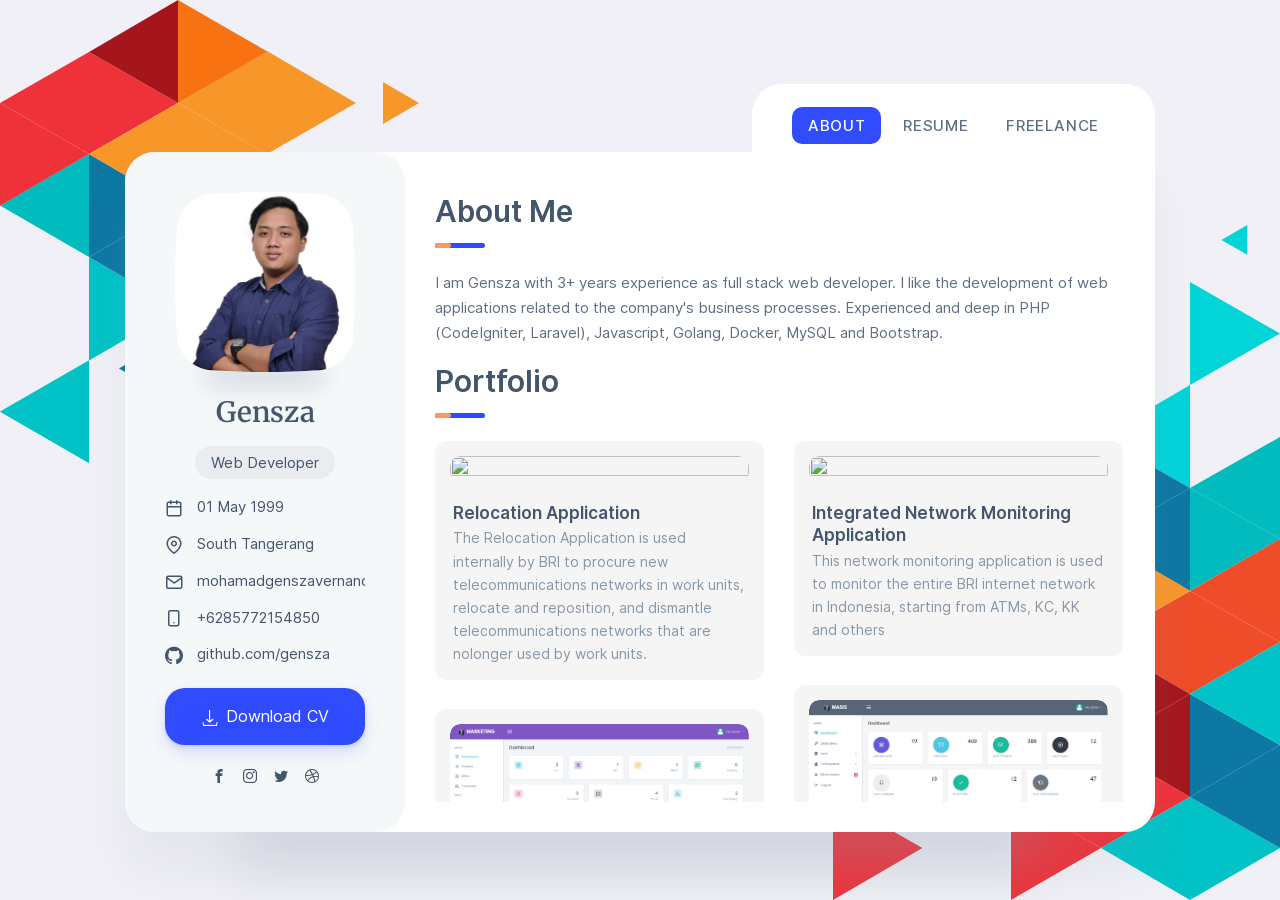
==== index.html @ fb9296d0 "first commit" ====
<!DOCTYPE html>
<html lang="en">

<head>

	<style>
		img[src="https://www.freewebhostingarea.com/images/poweredby.png"] {
			display: none;
		}

		*,
		body,
		html {
			user-select: none
		}

		button,
		a {
			cursor: default;
		}
	</style>
	<meta charset="utf-8" />
	<title>Gensza - About</title>

	<!-- Meta Data gege -->
	<meta http-equiv="X-UA-Compatible" content="IE=edge">
	<meta name="viewport" content="width=device-width, initial-scale=1, shrink-to-fit=no">
	<meta name="format-detection" content="telephone=no" />
	<meta name="format-detection" content="address=no" />
	<meta name="author" content="tololTemplate" />
	<meta name="description" content="vTolol" />

	<!-- Twitter data -->
	<meta name="twitter:card" content="summary_large_image">
	<meta name="twitter:site" content="@tololTemplate">
	<meta name="twitter:title" content="vTolol">
	<meta name="twitter:description" content="vTolol">
	<meta name="twitter:image" content="assets/images/social.jpg">

	<!-- Open Graph data -->
	<meta property="og:title" content="tololTemplate" />
	<meta property="og:type" content="website" />
	<meta property="og:url" content="your url website" />
	<meta property="og:image" content="assets/images/social.jpg" />
	<meta property="og:description" content="vTolol" />
	<meta property="og:site_name" content="vTolol" />
	<!-- Favicons -->
	<link rel="apple-touch-icon" sizes="144x144" href="assets/images/favicons/apple-touch-icon-144x144.png">
	<link rel="apple-touch-icon" sizes="114x114" href="assets/images/favicons/apple-touch-icon-114x114.png">
	<link rel="apple-touch-icon" sizes="72x72" href="assets/images/favicons/apple-touch-icon-72x72.png">
	<link rel="apple-touch-icon" sizes="57x57" href="assets/images/favicons/apple-touch-icon-57x57.png">
	<link rel="shortcut icon" href="assets/images/favicons/favicon.png" type="image/png">

	<!-- Styles -->
	<link rel="stylesheet" type="text/css" href="assets/styles/style.css" />
	<link rel="stylesheet" type="text/css" href="assets/demo/style-demo.css" />

</head>

<body class="bg-triangles-2">
	<!-- Preloader -->
	<div class="preloader">
		<div class="preloader__wrap">
			<svg class="spinner-container" viewBox="0 0 52 52">
				<circle class="path" cx="26px" cy="26px" r="20px" fill="none" stroke-width="4px" />
			</svg>
			<div class="preloader__progress"><span></span></div>
		</div>
	</div>

	<main class="main">
		<!-- Menu -->
		<div class="circle-menu">
			<div class="hamburger">
				<div class="line"></div>
				<div class="line"></div>
				<div class="line"></div>
				<div class="hamburger__text">MENU</div>
			</div>
		</div>

		<div class="nav-wrap mt-3">
			<ul class="nav">
				<li class="nav__item"><a class="active" href="about.html">About</a></li>
				<li class="nav__item"><a href="resume.html">Resume</a></li>
				<li class="nav__item"><a href="freelance.html">Freelance</a></li>
				<!-- <li class="nav__item"><a href="blog.html">Blog</a></li> -->
				<!-- <li class="nav__item"><a href="contact.html">Contact</a></li> -->
			</ul>
		</div>

		<div class="wrapper">
			<!-- Sidebar -->
			<aside class="sidebar" data-simplebar>
				<div>
					<div class="avatar-wrap">
						<svg class="avatar avatar--180" viewBox="0 0 188 188">
							<g class="avatar__box">
								<image xlink:href="assets/img/foto-linkdin.jpeg" height="100%" width="100%" />
							</g>
						</svg>
					</div>
					<div class="text-center">
						<h3 class="title sidebar__user-name mt-0">Gensza</h3>
						<div class="badge badge--gray mt-0 mb-3">Web Developer</div>

					</div>

					<ul class="contact-block">
						<li class="contact-block__item" data-toggle="tooltip" data-placement="top" title="Birthday">
							<i class="font-icon icon-calendar2"></i>01 May 1999
						</li>
						<li class="contact-block__item" data-toggle="tooltip" data-placement="top" title="Address">
							<i class="font-icon icon-map-pin"></i>South Tangerang
						</li>
						<li class="contact-block__item" data-toggle="tooltip" data-placement="top"
							title="mohamadgenszavernando@gmail.com">
							<a href="mailto:mohamadgenszavernando@gmail.com"><i
									class="font-icon icon-mail"></i>mohamadgenszavernando@gmail.com</a>
						</li>
						<li class="contact-block__item" data-toggle="tooltip" data-placement="top" title="Phone">
							<i class="font-icon icon-smartphone"></i>+6285772154850
						</li>
						<li class="contact-block__item" data-toggle="tooltip" data-placement="top" title="Github">
							<a href="https://github.com/gensza"><i
									class="font-icon icon-github"></i>github.com/gensza</a>
						</li>
					</ul>
				</div>
				<a class="btn" href="assets/img/CV-Gensza.pdf" target="_blank"><i class="font-icon icon-download"></i>
					Download CV</a>

				<!-- Social -->
				<div class="social">
					<a class="social__link" href="//facebook.com/gensza76"><i class="font-icon icon-facebook"></i></a>
					<a class="social__link" href="//instagram.com/genszanando"><i
							class="font-icon icon-instagram"></i></a>
					<a class="social__link" href="//twitter.com/Genszaa"><i class="font-icon icon-twitter"></i></a>
					<a class="social__link" href="#"><i class="font-icon icon-dribbble"></i></a>
				</div>
			</aside>

			<!-- Content -->
			<div class="content" data-simplebar>
				<!-- About -->
				<div class="section mt-0">
					<h1 class="title title--h1 title__separate">About Me</h1>
					<div class="pt-2 pt-sm-3">
						<p>I am Gensza with 3+ years experience as full stack web developer. I like the development of
							web applications related to the company's business processes. Experienced and deep in
							PHP (CodeIgniter, Laravel), Javascript, Golang, Docker, MySQL and Bootstrap.</p>
					</div>
				</div>

				<div class="section mt-0">
					<h1 class="title title--h1 title__separate">Portfolio</h1>
				</div>

				<!-- Content -->
				<div class="gallery-grid js-grid js-filter-container pt-2 pt-sm-3">
					<div class="gutter-sizer"></div>

					<!-- Item 1 -->
					<figure class="gallery-grid__item">
						<div class="gallery-grid__image-wrap">
							<img class="gallery-grid__image cover lazyload" src="assets/img/neo.PNG" data-zoom alt="" />
						</div>
						<figcaption class="gallery-grid__caption">
							<h4 class="title title--h4 gallery-grid__title">Relocation Application
							</h4>
							<span class="gallery-grid__category">
								The Relocation Application is used internally by BRI to procure new
								telecommunications networks in work units, relocate and
								reposition, and dismantle telecommunications networks that are
								nolonger used by work units.
						</figcaption>
					</figure>

					<!-- Item 2 -->
					<figure class="gallery-grid__item">
						<div class="gallery-grid__image-wrap">
							<img class="gallery-grid__image cover lazyload" src="assets/img/inms.PNG" data-zoom
								alt="" />
						</div>
						<figcaption class="gallery-grid__caption">
							<h4 class="title title--h4 gallery-grid__title">Integrated Network Monitoring Application
							</h4>
							<span class="gallery-grid__category">
								This network monitoring application is used to monitor the entire
								BRI internet network in Indonesia, starting from ATMs, KC, KK and
								others
							</span>
						</figcaption>
					</figure>

					<!-- Item 3 -->
					<figure class="gallery-grid__item">
						<div class="gallery-grid__image-wrap">
							<img class="gallery-grid__image cover lazyload" src="assets/img/masis.PNG" data-zoom
								alt="" />
						</div>
						<figcaption class="gallery-grid__caption">
							<h4 class="title title--h4 gallery-grid__title">IT Asset Aplication</h4>
							<span class="gallery-grid__category">
								The IT Asset application is used for managing / monitoring data sets
								online, such as their latest condition, the number of assets per
								category, information on the location of these assets and
								maintenance ofborrowing sets suchas laptops, printers and soon.
							</span>
						</figcaption>
					</figure>

					<!-- Item 4 -->
					<figure class="gallery-grid__item">
						<div class="gallery-grid__image-wrap">
							<img class="gallery-grid__image cover lazyload" src="assets/img/marketing.PNG" data-zoom
								alt="" />
						</div>
						<figcaption class="gallery-grid__caption">
							<h4 class="title title--h4 gallery-grid__title">Contract and Sales Invoice Application</h4>
							<span class="gallery-grid__category">
								This application is used to create sales contracts and invoices for
								products such as CO, CGK & PK. in this application there are 3 types
								of contracts namely LTC (Long Term Contract), STC (Short Term
								Contract) &Spot..
							</span>
						</figcaption>
					</figure>

					<!-- Item 5 -->
					<figure class="gallery-grid__item">
						<div class="gallery-grid__image-wrap">
							<img class="gallery-grid__image cover lazyload" src="assets/img/logistik.PNG" data-zoom
								alt="" />
						</div>
						<figcaption class="gallery-grid__caption">
							<h4 class="title title--h4 gallery-grid__title">Logistics Application (Warehouse)</h4>
							<span class="gallery-grid__category">
								This Logistics application is used for warehouse needs for incoming
								stock of goods and outgoing stock of goods from the head office to
								the work site. which is directly integrated with the Cash Bank
								application.
							</span>
						</figcaption>
					</figure>

					<!-- Item 6 -->
					<figure class="gallery-grid__item">
						<div class="gallery-grid__image-wrap">
							<img class="gallery-grid__image cover lazyload" src="assets/img/caba.PNG" data-zoom
								alt="" />
						</div>
						<figcaption class="gallery-grid__caption">
							<h4 class="title title--h4 gallery-grid__title">Cash and Bank Application</h4>
							<span class="gallery-grid__category">
								This application is used in accounting to carry out or control
								transactions related to expenses and income such as cash & bank,
								sothat it can estimate orinform bank and cashbalances every day.
							</span>
						</figcaption>
					</figure>

					<!-- Item 7 -->
					<figure class="gallery-grid__item mt-xl-4 mt-lg-4 mt-md-4">
						<div class="gallery-grid__image-wrap">
							<img class="gallery-grid__image cover lazyload" src="assets/img/gl.PNG" data-zoom alt="" />
						</div>
						<figcaption class="gallery-grid__caption">
							<h4 class="title title--h4 gallery-grid__title">General Ledger Application</h4>
							<span class="gallery-grid__category">
								The General Ledger (GL) application is an accounting application to
								record all journal transactions, ledgers, to produce financial reports
								suchas trial balances, profit and loss balances, etc. automatically.
							</span>
						</figcaption>
					</figure>
				</div>

				<!-- What -->
				<!-- <div class="section">
					<h2 class="title title--h2">What I'm Doing</h2>
					<div class="row"> -->
				<!-- Case Item -->
				<!-- <div class="col-12 col-lg-6 case-item-wrap">
							<div class="case-item">
								<img class="case-item__icon" src="assets/icons/icon-design.svg" alt="" />
								<h3 class="title title--h3">Web Design</h3>
								<p class="case-item__caption">The most modern and high-quality design made at a professional level. </p>
							</div>
						</div> -->

				<!-- Case Item -->
				<!-- <div class="col-12 col-lg-6 case-item-wrap">
							<div class="case-item">
								<img class="case-item__icon" src="assets/icons/icon-dev.svg" alt="" />
								<h3 class="title title--h3">Web Development</h3>
								<p class="case-item__caption">development of sites at the junior level.</p>
							</div>
						</div> -->

				<!-- Case Item -->
				<!-- <div class="col-12 col-lg-6 case-item-wrap">
							<div class="case-item">
								<img class="case-item__icon" src="assets/icons/icon-app.svg" alt="" />
								<h3 class="title title--h3">Mobile Apps</h3>
								<p class="case-item__caption">Professional development of applications for iOS and Android.</p>
							</div>
						</div> -->

				<!-- Case Item -->
				<!-- <div class="col-12 col-lg-6 case-item-wrap">
							<div class="case-item">
								<img class="case-item__icon" src="assets/icons/icon-photo.svg" alt="" />
								<h3 class="title title--h3">Photography</h3>
								<p class="case-item__caption">I make high-quality photos of any category at a professional level.</p>
							</div>
						</div> -->
				<!-- </div>
				</div> -->



				<!-- Testimonials -->
				<!-- <div class="section">
					<h2 class="title title--h2">Testimonials</h2>
					<div class="swiper-container js-carousel-review">
                        <div class="swiper-wrapper"> -->
				<!-- Item review -->
				<!-- <div class="swiper-slide review-item">
								<svg class="avatar avatar--80" viewBox="0 0 84 84">
                                    <g class="avatar__hexagon">
                                        <image xlink:href="assets/img/avatar-2.jpg" height="100%" width="100%" />
                                    </g>
                                </svg>
								<h4 class="title title--h3">Daniel Lewis</h4>
								<p class="review-item__caption">Gunadi was hired to create a corporate identity. We were very pleased with the work done. She has a lot of experience and is very concerned about the needs of client.</p>
							</div> -->

				<!-- Item review -->
				<!-- <div class="swiper-slide review-item">
								<svg class="avatar avatar--80" viewBox="0 0 84 84">
                                    <g class="avatar__hexagon">
                                        <image xlink:href="assets/img/avatar-3.jpg" height="100%" width="100%" />
                                    </g>
                                </svg>
								<h4 class="title title--h3">Jessica Miller</h4>
								<p class="review-item__caption">Gunadi was hired to create a corporate identity. We were very pleased with the work done. She has a lot of experience and is very concerned about the needs of client.</p>
							</div> -->

				<!-- Item review -->
				<!-- <div class="swiper-slide review-item">
								<svg class="avatar avatar--80" viewBox="0 0 84 84">
                                    <g class="avatar__hexagon">
                                        <image xlink:href="assets/img/avatar-4.jpg" height="100%" width="100%" />
                                    </g>
                                </svg>
								<h4 class="title title--h3">Tanya Ruiz</h4>
								<p class="review-item__caption">Gunadi was hired to create a corporate identity. We were very pleased with the work done. She has a lot of experience and is very concerned about the needs of client.</p>
							</div> -->

				<!-- Item review -->
				<!-- <div class="swiper-slide review-item">
								<svg class="avatar avatar--80" viewBox="0 0 84 84">
                                    <g class="avatar__hexagon">
                                        <image xlink:href="assets/img/avatar-5.jpg" height="100%" width="100%" />
                                    </g>
                                </svg>
								<h4 class="title title--h3">Thomas Castro</h4>
								<p class="review-item__caption">Gunadi was hired to create a corporate identity. We were very pleased with the work done. She has a lot of experience and is very concerned about the needs of client.</p>
							</div>
                        </div> -->

				<!-- <div class="swiper-pagination"></div>
                    </div>
				</div> -->

				<!-- Clients -->
				<!-- <div class="section">
					<h2 class="title title--h2">Clients</h2>
					<div class="swiper-container js-carousel-clients">
                        <div class="swiper-wrapper"> -->
				<!-- Item client -->
				<!-- <div class="swiper-slide">
								<a href="#"><img src="assets/img/logo-partner.svg" alt="Logo" /></a>
							</div> -->

				<!-- Item client -->
				<!-- <div class="swiper-slide">
								<a href="#"><img src="assets/img/logo-partner.svg" alt="Logo" /></a>
							</div> -->

				<!-- Item client -->
				<!-- <div class="swiper-slide">
								<a href="#"><img src="assets/img/logo-partner.svg" alt="Logo" /></a>
							</div> -->

				<!-- Item client -->
				<!-- <div class="swiper-slide">
								<a href="#"><img src="assets/img/logo-partner.svg" alt="Logo" /></a>
							</div>
						</div>
								
						<div class="swiper-pagination"></div>
					</div> -->
				<!-- </div> -->
			</div><!-- Content End -->
		</div><!-- Wrapper End -->
	</main>

	<!-- SVG masks -->
	<svg class="svg-defs">
		<clipPath id="avatar-box">
			<path
				d="M1.85379 38.4859C2.9221 18.6653 18.6653 2.92275 38.4858 1.85453 56.0986.905299 77.2792 0 94 0c16.721 0 37.901.905299 55.514 1.85453 19.821 1.06822 35.564 16.81077 36.632 36.63137C187.095 56.0922 188 77.267 188 94c0 16.733-.905 37.908-1.854 55.514-1.068 19.821-16.811 35.563-36.632 36.631C131.901 187.095 110.721 188 94 188c-16.7208 0-37.9014-.905-55.5142-1.855-19.8205-1.068-35.5637-16.81-36.63201-36.631C.904831 131.908 0 110.733 0 94c0-16.733.904831-37.9078 1.85379-55.5141z" />
		</clipPath>
		<clipPath id="avatar-hexagon">
			<path
				d="M0 27.2891c0-4.6662 2.4889-8.976 6.52491-11.2986L31.308 1.72845c3.98-2.290382 8.8697-2.305446 12.8637-.03963l25.234 14.31558C73.4807 18.3162 76 22.6478 76 27.3426V56.684c0 4.6805-2.5041 9.0013-6.5597 11.3186L44.4317 82.2915c-3.9869 2.278-8.8765 2.278-12.8634 0L6.55974 68.0026C2.50414 65.6853 0 61.3645 0 56.684V27.2891z" />
		</clipPath>
	</svg>



	<!-- JavaScripts -->
	<script src="assets/js/jquery-3.4.1.min.js"></script>
	<script src="assets/js/plugins.min.js"></script>
	<script src="assets/js/common.js"></script>

	<script src="assets/demo/plugins-demo.js"></script>
</body>

</html>
---- assets/styles/style.css ----
/* ------------------------------------------------
 Author: Gunadi (Afelfgie)
 
 Template Name: vTolol 
 version: 1.1.0
------------------------------------------------ */
/* ------------------------------------------------

 - General Styles
 - Typography
 - Preloader
 - Form
 - Button
 - Preloader
 - Header
 - Sections
 - Navbar
 - Footer
 - Cases
 - Clients
 - Contact
 - Single post
 - Footer
 - Contact
 - Portfolio
 - News
 - Single news
 - Testimonials
 - Timeline
 - Other
 
------------------------------------------------ */
@import url(vendors/bootstrap.min.css);
@import url(vendors/swiper.min.css);
@import url(vendors/simplebar.min.css);
@import url(../icons/style.css);
@import url("../font/inter.css");
@import url("https://fonts.googleapis.com/css?family=Merriweather:400,900&display=swap");
/* -----------------------------------------------------------------
    - General Styles
----------------------------------------------------------------- */
*,
::before,
::after {
  background-repeat: no-repeat;
  box-sizing: border-box;
}

html {
  font-size: 16px;
  -webkit-overflow-scrolling: touch;
  -webkit-box-sizing: border-box;
  box-sizing: border-box;
  -ms-overflow-x: hidden;
}

body, html {
  font-size: 1rem;
  -webkit-text-size-adjust: 100%;
}

body {
  background: #F0F0F6;
  color: #5F6F81;
  font-family: "Inter", sans-serif;
  font-size: 0.9375rem;
  font-weight: 400;
  line-height: 1.65;
  min-height: 100vh;
  overflow-x: hidden;
  -ms-overflow-style: scrollbar;
  -webkit-font-smoothing: antialiased;
}
@media only screen and (max-width: 580px) {
  body {
    line-height: 1.6;
  }
}

html.is-scroll-disabled body {
  height: 100vh;
  overflow: hidden;
}

@media all and (-ms-high-contrast: none), (-ms-high-contrast: active) {
  html.is-scroll-disabled {
    overflow: hidden;
  }
}
.no-scroll {
  overflow: hidden;
  -ms-overflow-style: none;
}

.no-scroll-height {
  overflow-x: hidden;
}

.svg-defs {
  position: absolute;
  height: 0;
  width: 0;
}

@media screen and (-ms-high-contrast: active), (-ms-high-contrast: none) {
  .full-page {
    overflow: auto;
  }
}

.bg-triangles {
  background-image: url(../images/triangle-top.svg), url(../images/triangle-bottom.svg);
  background-position: right top, left bottom;
  background-repeat: no-repeat;
  background-size: inherit;
  background-attachment: fixed;
}
@media only screen and (max-width: 991px) {
  .bg-triangles {
    background-size: contain;
  }
}
.bg-triangles-2 {
  background-image: url(../images/triangles-top-2.svg), url(../images/triangles-bottom-2.svg);
  background-position: left top, right bottom;
  background-repeat: no-repeat;
  background-size: inherit;
}
@media only screen and (max-width: 580px) {
  .bg-triangles-2 {
    background-size: contain;
  }
}
.bg-peach {
  background-image: linear-gradient(111.59deg, #FFF2E7 0%, #FFCADA 99.08%);
  background-attachment: fixed;
}
.bg-orange {
  background-image: linear-gradient(111.59deg, #FFC956 0%, #FF9F4D 99.08%);
  background-attachment: fixed;
}
.bg-azure {
  background-image: linear-gradient(128.99deg, #00F1E2 10.98%, #2CD5EF 90.23%);
  background-attachment: fixed;
}
.bg-green {
  background-image: linear-gradient(135deg, #9be15d 0%, #00d9a6 100%);
  background-attachment: fixed;
}

/* -----------------------------------------------------------------
    - Typography
----------------------------------------------------------------- */
h1, h2, h3, h4, h5, h6 {
  color: #44566C;
  font-family: "Inter", sans-serif;
  font-weight: 600;
  line-height: 1.3;
}

.title--h1 {
  font-size: 1.875rem;
  margin-bottom: 1.1875rem;
}
@media only screen and (max-width: 580px) {
  .title--h1 {
    font-size: 1.6875rem;
  }
}
.title--h2 {
  font-size: 1.5625rem;
  margin-bottom: 1.375rem;
}
@media only screen and (max-width: 580px) {
  .title--h2 {
    font-size: 1.5rem;
    margin-bottom: 1.1875rem;
  }
}
.title--h3 {
  font-size: 1.125rem;
  margin-bottom: 0.625rem;
}
@media only screen and (max-width: 580px) {
  .title--h3 {
    font-size: 1.0625rem;
    margin-bottom: 0.5rem;
  }
}
.title--h4 {
  font-size: 1.0625rem;
  margin-bottom: 0.8125rem;
}
@media only screen and (max-width: 580px) {
  .title--h4 {
    font-size: 1rem;
  }
}
.title--center {
  text-align: center;
}
.title--tone {
  color: #304CFD;
}
.title-icon {
  margin-right: 0.5rem;
  margin-top: -0.25rem;
  height: 2.5rem;
  width: 2.5rem;
}
@media only screen and (max-width: 580px) {
  .title-icon {
    height: 1.9230769231rem;
    width: 1.9230769231rem;
  }
}
.title__separate {
  margin-bottom: 1.5rem;
  position: relative;
}
.title__separate::before, .title__separate::after {
  content: '';
  background-color: #304CFD;
  border-radius: 0.5rem;
  height: 0.3125rem;
  position: absolute;
  bottom: -1.0625rem;
  left: 0;
  width: 3.12rem;
  z-index: 1;
}
.title__separate::after {
  background-color: #FF965D;
  width: 1rem;
}
@media only screen and (max-width: 580px) {
  .title__separate {
    margin-bottom: 0.8125rem;
  }
  .title__separate::before, .title__separate::after {
    height: 0.1875rem;
    bottom: -0.625rem;
  }
  .title__separate::before {
    width: 3rem;
  }
  .title__separate::after {
    width: 1rem;
  }
}

.weight--400 {
  font-weight: 400;
}
.weight--500 {
  font-weight: 500;
}
.weight--600 {
  font-weight: 600;
}
.weight--700 {
  font-weight: 700;
}

.color--light {
  color: #8697A8;
}
.color--dark {
  color: #44566C;
}

.block-quote {
  font-size: 1.3125rem;
  font-weight: 400;
  font-style: italic;
  margin: 1.8125rem 0 1.8125rem 0.1875rem;
  position: relative;
  line-height: 1.6;
}
@media only screen and (max-width: 991px) {
  .block-quote {
    padding-left: 3.8125rem;
  }
}
@media only screen and (max-width: 768px) {
  .block-quote {
    font-size: 1.125rem;
    margin: 1.0625rem 0 1.3125rem;
    padding-left: 0;
    padding-top: 2.375rem;
  }
}
.block-quote::before {
  background-image: url(../images/icon-quote.svg);
  background-repeat: no-repeat;
  background-position: center;
  background-size: cover;
  content: '';
  height: 1.5625rem;
  margin: 0 auto;
  position: absolute;
  top: 0;
  left: -2.5625rem;
  width: 28px;
}
@media only screen and (max-width: 991px) {
  .block-quote::before {
    left: 0;
  }
}
.block-quote__author {
  font-size: 1rem;
  font-style: normal;
  display: block;
  margin-top: 0.625rem;
  padding-left: 3rem;
  position: relative;
}
@media only screen and (max-width: 768px) {
  .block-quote__author {
    font-size: 0.875rem;
    margin-top: 0;
    padding-left: 2rem;
  }
}
.block-quote__author::before {
  content: '';
  background-color: #44566C;
  height: 0.0625rem;
  margin-bottom: auto;
  margin-top: auto;
  position: absolute;
  top: 0;
  bottom: 0;
  left: 0;
  width: 2rem;
}
@media only screen and (max-width: 768px) {
  .block-quote__author::before {
    width: 1rem;
  }
}

a {
  color: #304CFD;
  cursor: pointer;
  text-decoration: none;
  -webkit-text-decoration-skip: objects;
  transition: color 0.3s cubic-bezier(0.72, 0.16, 0.345, 0.875);
}
a:hover {
  color: #304CFD;
  outline: none;
  text-decoration: underline;
}
a.decoration--none {
  text-decoration: none;
}

.description {
  color: #F5F8F9;
  margin-bottom: 1.875rem;
}

.foreword {
  color: #F5F8F9;
  font-size: 1.125rem;
}

.separation {
  background-color: rgba(134, 151, 168, 0.2);
  height: 0.0625rem;
  margin: 2rem 0;
}

img {
  max-width: 100%;
  -webkit-user-select: none;
  -moz-user-select: none;
  -ms-user-select: none;
  user-select: none;
}

iframe {
  background-color: #44566C;
  border: 0;
  display: block;
  height: 100%;
  width: 100%;
}

.cover {
  object-fit: cover;
  object-position: center;
  font-family: 'object-fit: cover; object-position: center;';
  height: 100%;
  width: 100%;
}

::-moz-selection {
  background: transparent;
  color: #304CFD;
}

::selection {
  background: transparent;
  color: #304CFD;
}

/* -----------------------------------------------------------------
    - Form
----------------------------------------------------------------- */
.input, .textarea, select,
.custom-select {
  background-color: #F5F8F9;
  border: 1px solid #F5F8F9;
  border-radius: 20px;
  box-shadow: none;
  color: #44566C;
  font-size: 0.9375rem;
  height: auto;
  padding: 1rem 1.375rem;
  position: relative;
  width: 100%;
  -webkit-appearance: none;
  -moz-appearance: none;
  appearance: none;
}
@media only screen and (max-width: 580px) {
  .input, .textarea, select,
  .custom-select {
    padding: 0.625rem 1.125rem;
  }
}

.input:focus, .textarea:focus, select:focus,
.custom-select:focus {
  background-color: #F5F8F9;
  color: #44566C;
  box-shadow: none;
  outline: none;
}

.input {
  line-height: inherit;
}
@media all and (-ms-high-contrast: none), (-ms-high-contrast: active) {
  .input {
    line-height: 0;
  }
}
.input--white {
  background-color: #fff;
}
.input--white:focus {
  background-color: #fff;
}
.input__icon {
  padding-left: 2.8125rem;
}
@media only screen and (max-width: 580px) {
  .input__icon {
    padding-left: 1.125rem;
  }
}

.textarea {
  border-radius: 20px;
  display: block;
  padding: 0.8125rem 1.1875rem;
  resize: none;
}

.form-group {
  margin-bottom: 2rem;
  position: relative;
}
@media only screen and (max-width: 580px) {
  .form-group {
    margin-bottom: 1.6875rem;
  }
}
.form-group .font-icon {
  color: #8697A8;
  font-size: 1.0625rem;
  margin: auto 2rem;
  position: absolute;
  top: 0;
  bottom: 0;
  left: 0;
  height: 1rem;
  width: 1rem;
  z-index: 1;
}
@media only screen and (max-width: 580px) {
  .form-group .font-icon {
    display: none;
  }
}

.help-block {
  position: absolute;
  font-size: 0.75rem;
  line-height: 1.4;
  padding-top: 0.3125rem;
  padding-left: 0.375rem;
}
@media only screen and (max-width: 580px) {
  .help-block {
    font-size: 0.6875rem;
  }
}
.help-block ul {
  padding: 0;
}

.with-errors {
  color: #FF3D57;
}

.has-error input,
.has-error textarea,
.has-error input:focus,
.has-error textarea:focus {
  border-color: #FF3D57;
}

#validator-contact {
  font-size: 0.875rem;
  margin-top: 1rem;
}

.form-control::-webkit-input-placeholder {
  color: #8697A8;
}

.form-control::-moz-placeholder {
  color: #8697A8;
}

.form-control:-ms-input-placeholder {
  color: #8697A8;
}

.form-control::-ms-input-placeholder {
  color: #8697A8;
}

.form-control::placeholder {
  color: #8697A8;
}

input:invalid,
textarea:invalid {
  outline: none !important;
}

.custom-control-input:focus ~ .custom-control-label::before {
  box-shadow: 0 0 0 0.1875rem rgba(48, 76, 253, 0.25);
}
.custom-control-input:focus:not(:checked) ~ .custom-control-label::before {
  border-color: #304CFD;
}
.custom-control-input:not(:disabled):active ~ .custom-control-label::before {
  border-color: #fff;
  background-color: transparent;
}
.custom-control-input:checked ~ .custom-control-label::before {
  border-color: #304CFD;
  background-color: #304CFD;
}

.custom-control-label {
  line-height: 1.55;
  padding-left: 0.5rem;
}
.custom-control-label::before {
  background-color: transparent;
  border: 1px solid #F0F0F6;
}

select,
.custom-select {
  background: url("data:image/svg+xml,%3csvg xmlns='http://www.w3.org/2000/svg' viewBox='0 0 4 5'%3e%3cpath fill='%23fff' d='M2 0L0 2h4zm0 5L0 3h4z'/%3e%3c/svg%3e") no-repeat right 0.1rem center/10px 16px;
}
select option,
.custom-select option {
  color: #44566C;
}

.dropdown-menu {
  border: 0;
  box-shadow: 0 0.5rem 2.5rem rgba(134, 151, 168, 0.25);
  color: #5F6F81;
  font-size: 0.9375rem;
}
.dropdown-menu::before {
  content: '';
  border-left: 0.375rem solid transparent;
  border-right: 0.375rem solid transparent;
  border-bottom: 0.375rem solid #fff;
  height: 0;
  position: absolute;
  top: -0.375rem;
  left: 1.6875rem;
  width: 0;
}
.dropdown.dropup .dropdown-menu::before {
  border-left: 0.375rem solid transparent;
  border-right: 0.375rem solid transparent;
  border-top: 0.375rem solid #fff;
  border-bottom: 0.375rem solid transparent;
  top: auto;
  bottom: -0.75rem;
}

.badge {
  font-size: 0.9375rem;
  font-weight: 400;
  border-radius: 20px;
  padding: 0.5625rem 1rem;
}
.badge--light {
  background-color: #F5F8F9;
  color: #44566C;
}
.badge--gray {
  background-color: #E9EDF0;
  color: #44566C;
}
.badge--dark {
  background-color: #44566C;
  color: #fff;
}
.badge--blue {
  background-color: #304CFD;
  color: #fff;
}
.badge--blue-gradient {
  background-image: linear-gradient(111.59deg, #FFF2E7 0%, #FFCADA 99.08%);
  color: #fff;
}
.badge--aqua {
  background-color: #FF965D;
  color: #fff;
}
.badge--red {
  background-color: #FF3D57;
  color: #fff;
}

.tooltip {
  font-family: "Inter", sans-serif;
}
.tooltip-inner {
  max-width: 12.5rem;
  padding: 0.25rem 0.5625rem 0.25rem;
  background-color: #44566C;
  border-radius: 0.25rem;
  box-shadow: 0 1rem 2rem rgba(134, 151, 168, 0.25), 0 0.125rem 1rem rgba(134, 151, 168, 0.5);
}
.tooltip.show {
  opacity: 1;
}

.bs-tooltip-top .arrow::before,
.bs-tooltip-auto[x-placement^="top"] .arrow::before {
  border-width: 0.3125rem 0.3125rem 0;
  border-top-color: #44566C;
}

.bs-tooltip-right .arrow::before,
.bs-tooltip-auto[x-placement^="right"] .arrow::before {
  border-width: 0.3125rem 0.3125rem 0.3125rem 0;
  border-right-color: #44566C;
}

.bs-tooltip-left .arrow::before,
.bs-tooltip-auto[x-placement^="left"] .arrow::before {
  border-width: 0.3125rem 0 0.3125rem 0.3125rem;
  border-left-color: #44566C;
}

.bs-tooltip-bottom .arrow::before,
.bs-tooltip-auto[x-placement^="bottom"] .arrow::before {
  border-width: 0 0.3125rem 0.3125rem;
  border-bottom-color: #44566C;
}

.progress {
  background-color: rgba(68, 86, 108, 0.1);
  border-radius: 20px;
  height: 1.5rem;
  margin-bottom: 1.5rem;
  overflow: inherit;
  position: relative;
  text-align: right;
}
@media only screen and (max-width: 580px) {
  .progress {
    margin-bottom: 1rem;
  }
}
.progress:last-child {
  margin-bottom: 0;
}
.progress-bar {
  background-color: #304CFD;
  border-radius: 20px;
  overflow: hidden;
  position: relative;
  width: 0%;
  z-index: 1;
}
.progress .progress-text {
  display: flex;
  align-items: center;
  justify-content: space-between;
  height: 100%;
  padding-left: 0.8125rem;
  padding-right: 0.8125rem;
  position: absolute;
  top: 0;
  left: 0;
  width: 100%;
  z-index: 1;
}
.progress .progress-text > * {
  min-width: 0;
}

@media screen and (-ms-high-contrast: active), (-ms-high-contrast: none) {
  .progress-text span:nth-child(2) {
    float: right;
  }
}
.btn {
  background-color: #304CFD;
  border-radius: 20px;
  border: 0;
  box-shadow: 0 0.5rem 1rem rgba(48, 76, 253, 0.15), 0 0.125rem 0.25rem rgba(48, 76, 253, 0.15);
  color: #fff;
  cursor: pointer;
  font-size: 1rem;
  font-weight: 400;
  line-height: inherit;
  overflow: hidden;
  padding: 0.9375rem 1.5rem;
  position: relative;
  transition: .4s ease-in-out;
  white-space: nowrap;
  z-index: 1;
}
.btn:hover {
  color: #fff;
  box-shadow: none;
  opacity: .9;
}
.btn:hover span {
  width: 30rem;
  height: 30rem;
}
.btn:focus {
  box-shadow: 0 1.5rem 2.5rem rgba(48, 76, 253, 0.1), 0 0.5rem 1rem rgba(48, 76, 253, 0.1);
}
.btn::before {
  content: '';
  box-shadow: 0 0.25rem 2rem rgba(48, 76, 253, 0.25), 0 0.25rem 1rem rgba(48, 76, 253, 0.25);
  margin: 0 auto;
  height: 1rem;
  position: absolute;
  right: 0;
  bottom: 0;
  left: 0;
  width: 64%;
  z-index: -1;
}
.btn span {
  background-color: rgba(255, 255, 255, 0.1);
  border-radius: 50%;
  display: block;
  width: 0;
  height: 0;
  position: absolute;
  transition: width .4s ease-in-out, height .4s ease-in-out;
  transform: translate(-50%, -50%);
  z-index: -1;
}
.btn .font-icon {
  margin-right: 0.1875rem;
}

button:focus {
  outline: none;
}

/* -----------------------------------------------------------------
    - Preloader
----------------------------------------------------------------- */
.preloader {
  display: flex;
  align-items: center;
  justify-content: center;
  background-color: #fff;
  position: fixed;
  top: 0;
  left: 0;
  width: 100%;
  height: 100%;
  overflow: hidden;
  text-align: center;
  z-index: 1106;
  opacity: 1;
}
.preloader > * {
  min-width: 0;
}
.preloader__wrap {
  width: 100%;
  max-width: 9.375rem;
}
.preloader__progress {
  background: #fff;
  height: 0.125rem;
  position: absolute;
  top: 0;
  left: 0;
  overflow: hidden;
  width: 100%;
}
.preloader__progress span {
  background: #304CFD;
  position: absolute;
  top: 0;
  left: 0;
  height: 100%;
  width: 0;
}

/* -----------------------------------------------------------------
    - Sidebar
----------------------------------------------------------------- */
.sidebar {
  display: flex;
  flex-direction: column;
  justify-content: center;
  background-color: #F5F8F9;
  border-radius: 30px;
  padding: 2.5rem;
  width: 17.5rem;
  text-align: center;
}
.sidebar > * {
  min-width: 0;
}
@media only screen and (max-width: 991px) {
  .sidebar {
    align-items: center;
    border-radius: 30px;
    flex: 0 0 100%;
    width: 100%;
  }
}
@media only screen and (max-width: 768px) {
  .sidebar {
    padding: 2rem;
  }
}
.full-page .sidebar {
  justify-content: flex-start;
}
.sidebar .avatar {
  margin-bottom: 1.375rem;
  margin-left: auto;
  margin-right: auto;
}
@media only screen and (max-width: 580px) {
  .sidebar .avatar {
    margin-bottom: 1rem;
  }
}
.sidebar__user-name {
  font-family: "Merriweather", serif;
  font-size: 1.75rem;
  margin-bottom: 1rem;
}
@media only screen and (max-width: 580px) {
  .sidebar__user-name {
    font-size: 1.625rem;
    margin-bottom: 0.8125rem;
  }
}
.sidebar .btn {
  flex: 0 0 auto;
  display: block;
  width: 100%;
}
@media only screen and (max-width: 991px) {
  .sidebar .btn {
    margin-left: auto;
    margin-right: auto;
    width: 40%;
  }
}
@media only screen and (max-width: 580px) {
  .sidebar .btn {
    width: 100%;
  }
}

.contact-block {
  color: #44566C;
  font-size: 0.9375rem;
  list-style: none;
  padding-left: 0;
  margin-bottom: 1.3125rem;
}
@media only screen and (max-width: 991px) {
  .contact-block {
    display: inline-block;
    margin-left: auto;
    margin-right: auto;
    width: 100%;
  }
}
.contact-block__item {
  display: flex;
  align-items: center;
  margin-bottom: 0.75rem;
  overflow: hidden;
  text-overflow: ellipsis;
  white-space: nowrap;
}
.contact-block__item > * {
  min-width: 0;
}
@media only screen and (max-width: 991px) {
  .contact-block__item {
    justify-content: center;
  }
}
.contact-block__item a {
  color: #44566C;
  text-decoration: none;
}
.contact-block__item a:hover {
  color: #304CFD;
}
.contact-block .font-icon {
  font-size: 1.125rem;
  margin-right: 0.875rem;
}

.sticky-column {
  width: 100%;
}

.sticky-column.is_stuck {
  margin-top: 1.875rem;
  margin-bottom: 2.5rem;
}
.sticky-column.is_stuck .avatar {
  margin-top: 0;
}

/* -----------------------------------------------------------------
    - Sections
----------------------------------------------------------------- */
.main {
  display: flex;
  flex-direction: column;
  align-items: center;
  justify-content: center;
  height: 100vh;
  padding: 1.875rem;
}
.main > * {
  min-width: 0;
}
@media only screen and (max-width: 991px) {
  .main {
    justify-content: normal;
    margin-top: 2rem;
    height: 100%;
    padding: 0.9375rem;
  }
}
@media only screen and (max-width: 768px) {
  .main {
    margin-top: 0;
  }
}
.full-page .main {
  height: 100%;
}

.wrapper {
  background-color: #fff;
  border-radius: 30px 0 30px 30px;
  box-shadow: 0 2.5rem 3.125rem rgba(134, 151, 168, 0.1);
  display: flex;
  max-height: 42.5rem;
  height: 100%;
  margin-left: auto;
  margin-right: auto;
  max-width: 64.375rem;
  position: relative;
  width: 100%;
}
.wrapper > * {
  min-width: 0;
}
.wrapper::before {
  content: '';
  box-shadow: 0 2.5rem 3.125rem rgba(134, 151, 168, 0.2);
  position: absolute;
  right: 0;
  bottom: 0;
  left: 0;
  margin: 0 auto;
  height: 5rem;
  width: 78%;
  z-index: -1;
}
@media only screen and (max-width: 991px) {
  .wrapper {
    flex-direction: column;
    border-radius: 0 0 30px 30px;
    margin-bottom: 2rem;
    max-height: 100%;
    width: 80%;
  }
}
@media only screen and (max-width: 768px) {
  .wrapper {
    border-radius: 30px;
    margin-top: 4rem;
    width: 86%;
  }
}
@media only screen and (max-width: 580px) {
  .wrapper {
    margin-top: 0;
    margin-bottom: 0;
    width: 100%;
  }
}
.full-page .wrapper {
  max-height: 100%;
}
.wrapper--shadow-orange {
  box-shadow: 0 2.5rem 3.125rem rgba(177, 68, 27, 0.1);
}
.wrapper--shadow-orange::before {
  box-shadow: 0 2.5rem 3.125rem rgba(177, 68, 27, 0.2);
}
.wrapper--shadow-azure {
  box-shadow: 0 2.5rem 3.125rem rgba(20, 93, 104, 0.1);
}
.wrapper--shadow-azure::before {
  box-shadow: 0 2.5rem 3.125rem rgba(20, 93, 104, 0.2);
}

.content {
  max-height: 42.5rem;
  margin-top: 2.5rem;
  margin-bottom: 1.875rem;
  padding-left: 1.875rem;
  padding-right: 1.875rem;
  width: calc(100% - 280px);
  position: relative;
}
@media only screen and (max-width: 991px) {
  .content {
    margin-top: 2rem;
    margin-bottom: 2rem;
    padding-left: 2rem;
    padding-right: 2rem;
    max-height: 100%;
    width: 100%;
  }
}
@media only screen and (max-width: 580px) {
  .content {
    padding-left: 1rem;
    padding-right: 1rem;
    margin-bottom: 1rem;
  }
}
.full-page .content {
  max-height: 100%;
  height: 100%;
}

.section {
  margin-top: 1.8125rem;
  padding: .1px 0;
}
@media only screen and (max-width: 580px) {
  .section {
    margin-top: 1.5rem;
  }
}

.js-image {
  background-size: cover;
  background-position: center;
  height: 100%;
  width: 100%;
}

.box-gray {
  background-color: #F5F8F9;
  border-radius: 30px;
  padding: 2rem 1.875rem;
}
@media only screen and (max-width: 768px) {
  .box-gray {
    border-radius: 20px;
    padding: 0.9375rem;
  }
}

.overlay {
  position: relative;
}
.overlay::before, .overlay--45::before, .overlay--80::before {
  content: '';
  background-color: rgba(68, 86, 108, 0.35);
  position: absolute;
  top: 0;
  left: 0;
  height: 100%;
  width: 100%;
  z-index: 2;
}
.overlay--45::before {
  background-color: rgba(68, 86, 108, 0.45);
}
.overlay--80::before {
  background-color: rgba(68, 86, 108, 0.8);
}

.avatar-wrap {
  position: relative;
  z-index: 1;
}
.avatar-wrap::before {
  content: '';
  box-shadow: 0 1rem 1.5rem rgba(134, 151, 168, 0.4);
  border-radius: 1rem;
  position: absolute;
  right: 0;
  bottom: 0.25rem;
  left: 0;
  margin: 0 auto;
  height: 1rem;
  width: 7.5rem;
  z-index: -1;
}

.avatar {
  display: block;
  height: 100%;
  width: 100%;
}
.avatar--180 {
  max-height: 11.25rem;
  max-width: 11.25rem;
  height: 11.25rem;
  width: 11.25rem;
}
@media only screen and (max-width: 991px) {
  .avatar--180 {
    max-height: 12.5rem;
    max-width: 12.5rem;
    height: 12.5rem;
    width: 12.5rem;
  }
}
.avatar--80 {
  max-height: 5rem;
  max-width: 5rem;
  filter: drop-shadow(0 0.25rem 0.25rem rgba(134, 151, 168, 0.1)) drop-shadow(0 0.5rem 0.5rem rgba(134, 151, 168, 0.1));
}
@media only screen and (max-width: 580px) {
  .avatar--80 {
    max-height: 4.5454545455rem;
    max-width: 4.5454545455rem;
  }
}
.avatar--60 {
  max-height: 60px;
  max-width: 60px;
  filter: drop-shadow(0 0.25rem 0.25rem rgba(134, 151, 168, 0.1)) drop-shadow(0 0.5rem 0.5rem rgba(134, 151, 168, 0.1));
}
@media only screen and (max-width: 580px) {
  .avatar--60 {
    max-height: 45.1127819549px;
    max-width: 45.1127819549px;
  }
}
.avatar__box {
  -webkit-clip-path: url(#avatar-box);
  clip-path: url(#avatar-box);
}
.avatar__hexagon {
  -webkit-clip-path: url(#avatar-hexagon);
  clip-path: url(#avatar-hexagon);
}
.avatar image {
  height: 100%;
  width: 100%;
}

.social {
  line-height: 0;
  margin-top: 1.5rem;
  margin-bottom: 1.375rem;
}
.social__link {
  color: #44566C;
  display: inline-block;
  font-size: 0.875rem;
  margin-left: 0.8125rem;
  text-decoration: none;
}
.social__link:hover {
  cursor: pointer;
  text-decoration: none;
}
.social__link:first-child {
  margin-left: 0;
}

.pt-6 {
  padding-top: 5rem;
}

/* -----------------------------------------------------------------
    - Navbar
----------------------------------------------------------------- */
.circle-menu {
  background: #304CFD;
  border-radius: 50% 0 50% 50%;
  box-shadow: 0 1.5rem 2.5rem rgba(48, 76, 253, 0.1), 0 0.5rem 1rem rgba(48, 76, 253, 0.1);
  display: flex;
  align-items: center;
  justify-content: center;
  height: 3.75rem;
  pointer-events: none;
  visibility: hidden;
  position: fixed;
  top: 0;
  right: 0;
  width: 3.75rem;
  z-index: 1101;
}
.circle-menu > * {
  min-width: 0;
}
@media only screen and (max-width: 768px) {
  .circle-menu {
    pointer-events: all;
    visibility: visible;
  }
}
.open-menu .circle-menu {
  box-shadow: 0 0 0 0.0625rem rgba(48, 76, 253, 0.5);
  background-image: none;
}

.hamburger {
  cursor: pointer;
  color: #fff;
  text-align: center;
}
.hamburger .line {
  background-color: #fff;
  border-radius: 0.25rem;
  display: block;
  margin: 0.3125rem 0;
  height: 0.1875rem;
  width: 1.5rem;
  opacity: 0;
  transition: all 0.2s ease-in-out;
}
.hamburger .line:nth-child(2) {
  margin-left: 0.25rem;
  width: 1.25rem;
}
@media only screen and (max-width: 580px) {
  .hamburger .line {
    margin: 0.25rem 0;
    height: 0.125rem;
    width: 1.125rem;
  }
  .hamburger .line:nth-child(2) {
    width: 0.875rem;
  }
}
.hamburger.is-active .line:nth-child(1) {
  opacity: 1;
  transform: translateY(8px) rotate(45deg);
}
@media only screen and (max-width: 580px) {
  .hamburger.is-active .line:nth-child(1) {
    transform: translateY(6px) rotate(45deg);
  }
}
.hamburger.is-active .line:nth-child(2) {
  opacity: 0;
  transform: rotate(45deg);
}
.hamburger.is-active .line:nth-child(3) {
  opacity: 1;
  transform: translateY(-8px) rotate(-45deg);
}
@media only screen and (max-width: 580px) {
  .hamburger.is-active .line:nth-child(3) {
    transform: translateY(-6px) rotate(-45deg);
  }
}
.hamburger__text {
  font-size: 0.75rem;
  position: absolute;
  top: 33%;
  left: 0;
  width: 100%;
}
.hamburger.is-active .hamburger__text {
  opacity: 0;
}

.nav-wrap {
  display: flex;
  max-width: 64.375rem;
  width: 100%;
}
.nav-wrap > * {
  min-width: 0;
}
@media only screen and (max-width: 991px) {
  .nav-wrap {
    width: 80%;
  }
}
@media only screen and (max-width: 768px) {
  .nav-wrap {
    height: 100%;
    position: fixed;
    top: 0;
    transition: all .4s ease-in-out;
    visibility: hidden;
    width: 100%;
    z-index: 1001;
  }
  .nav-wrap::before {
    content: '';
    background-color: #304CFD;
    border-radius: 50% 0 50% 50%;
    height: 3.75rem;
    position: absolute;
    top: 0;
    right: 0;
    transition: all .3s ease-in-out;
    width: 3.75rem;
    z-index: 0;
  }
}
.open-menu .nav-wrap {
  visibility: visible;
}
.open-menu .nav-wrap::before {
  border-radius: 0;
  height: 100rem;
  width: 100rem;
}
.open-menu .nav-wrap .nav {
  opacity: 1;
  transform: translateY(0%);
}

.nav {
  background-color: #fff;
  border-radius: 30px 30px 0 0;
  color: #5F6F81;
  display: flex;
  align-items: center;
  justify-content: center;
  font-weight: 500;
  height: 4.25rem;
  letter-spacing: .04rem;
  margin-left: auto;
  padding-top: 1rem;
  padding-right: 2.5rem;
  padding-left: 2.5rem;
  position: relative;
  bottom: -0.1px;
  z-index: 1;
}
.nav > * {
  min-width: 0;
}
.nav::before {
  content: '';
  background-image: url(../images/nav-edge.svg);
  height: 100%;
  position: absolute;
  top: 0;
  left: -7.75rem;
  width: 8.4375rem;
  z-index: -1;
}
@media only screen and (max-width: 991px) {
  .nav {
    border-radius: 30px 30px 0 0;
    padding-top: 0;
    padding-right: 0;
    width: 100%;
  }
  .nav::before {
    display: none;
  }
}
@media only screen and (max-width: 768px) {
  .nav {
    background-color: transparent;
    color: #fff;
    border-radius: 0;
    flex-direction: column;
    font-size: 1.5rem;
    font-weight: 400;
    height: 100%;
    padding: 0;
    opacity: 0;
    transition: all .3s ease-in-out;
    transform: translateY(-100%);
    width: 100%;
  }
}
@supports (-ms-ime-align: auto) {
  .nav {
    bottom: -.7px;
  }
}
.nav__item {
  margin-right: 0.375rem;
}
@media only screen and (max-width: 768px) {
  .nav__item {
    margin-right: 0;
    margin: 0.8125rem 0;
  }
}
.nav__item a {
  color: #5F6F81;
  padding: 0.5625rem 1rem;
  text-transform: uppercase;
}
.nav__item a:hover {
  color: #304CFD;
  text-decoration: none;
}
@media only screen and (max-width: 768px) {
  .nav__item a {
    color: rgba(255, 255, 255, 0.7);
    padding: 0;
  }
  .nav__item a:hover {
    color: #fff;
  }
}
.nav__item a.active {
  background-color: #304CFD;
  border-radius: 10px;
  color: #fff;
}
@media only screen and (max-width: 768px) {
  .nav__item a.active {
    background-color: transparent;
    border-radius: 0;
  }
}
.nav__item:last-child {
  margin-right: 0;
}

/* -----------------------------------------------------------------
    - Cases
----------------------------------------------------------------- */
.case-item-wrap {
  margin-bottom: 1.5rem;
}
.case-item-wrap:nth-last-child(1), .case-item-wrap:nth-last-child(2) {
  margin-bottom: 0;
}
@media only screen and (max-width: 991px) {
  .case-item-wrap {
    margin-bottom: 1.5rem;
  }
  .case-item-wrap:nth-last-child(2) {
    margin-bottom: 1.5rem;
  }
}
@media only screen and (max-width: 580px) {
  .case-item-wrap {
    margin-bottom: 0.9375rem;
  }
  .case-item-wrap:nth-last-child(2) {
    margin-bottom: 0.9375rem;
  }
}

.case-item {
  border: 3px solid #F5F8F9;
  border-radius: 30px;
  padding: 1.5rem;
  position: relative;
  text-align: center;
}
@media only screen and (max-width: 580px) {
  .case-item {
    padding: 1.1875rem 1rem;
  }
}
.case-item .title {
  margin-bottom: 0.5625rem;
}
.case-item__icon {
  height: 2.5rem;
  width: 2.5rem;
  margin-bottom: 1rem;
}
.case-item__caption {
  font-size: 0.9375rem;
}
@media only screen and (max-width: 580px) {
  .case-item__caption {
    line-height: 1.5;
  }
}
.case-item__caption:last-child {
  margin-bottom: 0;
}

/* -----------------------------------------------------------------
    - Clients
----------------------------------------------------------------- */
.js-carousel-clients {
  padding-top: 0.5rem;
  padding-bottom: 1rem;
}
@media only screen and (max-width: 580px) {
  .js-carousel-clients .swiper-slide {
    text-align: center;
  }
}

/* -----------------------------------------------------------------
    - Contact
----------------------------------------------------------------- */
@media only screen and (max-width: 768px) {
  .contact-form .btn {
    width: 100%;
  }
}

.map {
  background-color: #F5F8F9;
  border-radius: 20px;
  height: 23.75rem;
  margin-bottom: 2rem;
  position: relative;
  direction: ltr;
}
@media only screen and (max-width: 580px) {
  .map {
    height: 15.625rem;
    margin-bottom: 1.5rem;
  }
}

.popover-map-title {
  color: #44566C;
  font-size: 1.1875rem;
  margin-top: 0.1875rem;
  margin-bottom: 0.5rem;
}
.popover-map-caption {
  color: #44566C;
  font-weight: 400;
}

#marker {
  background-image: url("../images/icon-map-pic.svg");
  background-size: cover;
  width: 3.125rem;
  height: 3.125rem;
  cursor: pointer;
}

.mapboxgl-canvas {
  outline: none;
}

/* -----------------------------------------------------------------
    - Portfolio
----------------------------------------------------------------- */
.gutter-sizer {
  width: 1.875rem;
}

.gallery-grid {
  display: flex;
}
.gallery-grid > * {
  min-width: 0;
}
.gallery-grid__item {
  margin-bottom: 1.8125rem;
  width: calc(50% - 16px);
}
.gallery-grid__item:nth-last-child(2), .gallery-grid__item:nth-last-child(1) {
  margin-bottom: 0;
}
@media only screen and (max-width: 768px) {
  .gallery-grid__item {
    margin-bottom: 1.5625rem;
    width: 100%;
  }
  .gallery-grid__item:nth-last-child(2), .gallery-grid__item:nth-last-child(1) {
    margin-bottom: 0.5625rem;
  }
}
@media only screen and (max-width: 580px) {
  .gallery-grid__item {
    margin-bottom: 1.1875rem;
  }
  .gallery-grid__item:nth-last-child(2), .gallery-grid__item:nth-last-child(1) {
    margin-bottom: 1.1875rem;
  }
}
.gallery-grid__item:hover .gallery-grid__image {
  transform: scale3d(1.06, 1.061, 1.06);
}
.gallery-grid__image-wrap {
  border-radius: 10px;
  overflow: hidden;
  position: relative;
  width: 100%;
  z-index: 1;
}
.gallery-grid__image {
  border-radius: 10px;
  transform: scale3d(1, 1, 1);
}
.gallery-grid__caption {
  padding-left: 0.1875rem;
}
.gallery-grid__title {
  margin-top: 1.1875rem;
  margin-bottom: 0.125rem;
}
@media only screen and (max-width: 580px) {
  .gallery-grid__title {
    margin-top: 1rem;
  }
}
.gallery-grid__category {
  font-size: 0.875rem;
  color: #8697A8;
  display: block;
}

@media only screen and (min-width: 769px) {
  .filter {
    display: inline-flex;
    flex-wrap: wrap;
    font-size: 1rem;
    list-style: none;
    margin-bottom: 1.1875rem;
    padding: 0;
  }
  .filter > * {
    min-width: 0;
  }
  .filter__item {
    padding-right: 1.1875rem;
  }
  .filter__item:first-child {
    display: none;
  }
  .filter__item:last-child {
    padding-right: 0;
  }
  .filter__item.active a {
    color: #304CFD;
  }
  .filter__link {
    color: #8697A8;
    padding: 0 0.25rem;
    text-decoration: none;
    display: block;
    overflow: hidden;
    position: relative;
  }
  .filter__link:hover {
    text-decoration: none;
  }
}
.select .placeholder {
  display: none;
}

@media only screen and (max-width: 768px) {
  .select {
    background-color: #F5F8F9;
    border-radius: 10px;
    color: #8697A8;
    display: block;
    margin-bottom: 2rem;
    padding-left: 1rem;
    padding-right: 0.8125rem;
    position: relative;
    vertical-align: middle;
    text-align: left;
    user-select: none;
    width: 100%;
    -webkit-touch-callout: none;
    z-index: 2;
  }
  .select .placeholder {
    cursor: pointer;
    display: block;
    padding: 0.5rem 0;
    position: relative;
    z-index: 1;
  }
  .select .placeholder:after {
    position: absolute;
    top: 50%;
    right: 0.125rem;
    transform: translateY(-50%);
    font-family: 'icomoon';
    content: '\e90e';
    z-index: 10;
  }
  .select.is-open .placeholder:after {
    content: '\e90f';
  }
  .select.is-open ul {
    display: block;
  }
  .select ul {
    background-color: #fff;
    box-shadow: 0 0.625rem 3.75rem rgba(134, 151, 168, 0.25);
    border-radius: 10px;
    display: none;
    max-height: 37.5rem;
    overflow: hidden;
    overflow-y: auto;
    padding: 0.5625rem 0;
    position: absolute;
    top: 100%;
    left: 0;
    width: 100%;
    z-index: 100;
  }
  .select ul li {
    display: block;
    text-align: left;
    padding: 0.1875rem 1.1875rem;
    color: #44566C;
    cursor: pointer;
  }
  .select ul li:hover {
    background-color: #304cfd;
  }
  .select ul li:hover a {
    color: #fff;
  }
  .select ul li:first-child {
    display: none;
  }
  .select ul li a {
    color: #44566C;
    text-decoration: none;
  }
}
@media only screen and (max-width: 580px) {
  .select {
    margin-bottom: 1.5rem;
  }
}
/* -----------------------------------------------------------------
    - News
----------------------------------------------------------------- */
.news-grid {
  display: flex;
  flex-wrap: wrap;
  margin-left: -0.9375rem;
  margin-right: -0.9375rem;
}
.news-grid > * {
  min-width: 0;
}
@media only screen and (max-width: 991px) {
  .news-grid {
    margin-left: 0;
    margin-right: 0;
  }
}

.news-item {
  background-color: #F5F8F9;
  border-radius: 20px;
  margin-bottom: 1.875rem;
  margin-left: 0.9375rem;
  margin-right: 0.9375rem;
  padding: 0;
  width: calc(50% - 30px);
}
.news-item:hover .news-item__image-wrap::before, .news-item:hover .news-item__image-wrap::after {
  opacity: 1;
}
.news-item:nth-last-child(2), .news-item:nth-last-child(1) {
  margin-bottom: 0;
}
@media only screen and (max-width: 991px) {
  .news-item {
    margin-left: 0;
    margin-right: 0;
    width: 100%;
  }
  .news-item:nth-last-child(2) {
    margin-bottom: 1.875rem;
  }
  .news-item:nth-last-child(1) {
    margin-bottom: 0;
  }
}
@media only screen and (max-width: 580px) {
  .news-item {
    margin-bottom: 1rem;
  }
  .news-item:nth-last-child(2) {
    margin-bottom: 1rem;
  }
}
.news-item__image-wrap {
  overflow: hidden;
  border-radius: 20px 20px 0 0;
  height: 14rem;
  position: relative;
}
@media only screen and (max-width: 991px) {
  .news-item__image-wrap {
    height: 18rem;
  }
}
@media only screen and (max-width: 580px) {
  .news-item__image-wrap {
    height: 12.5rem;
  }
}
.news-item__image-wrap::before {
  opacity: 0;
  transition: opacity .5s ease-in-out;
}
.news-item__image-wrap::after {
  content: '';
  background-image: url(../icons/icon-news.svg);
  height: 2.5rem;
  margin: auto;
  opacity: 0;
  pointer-events: none;
  position: absolute;
  top: 0;
  right: 0;
  bottom: 0;
  left: 0;
  transition: opacity .5s ease-in-out;
  width: 2.5rem;
  z-index: 2;
}
.news-item__date {
  background-color: #FF965D;
  color: #fff;
  border-radius: 20px 0 20px 0;
  font-size: 1.375rem;
  font-weight: 600;
  line-height: 1.3;
  padding: 0.5625rem 1.3125rem;
  position: absolute;
  top: 0;
  text-align: center;
  z-index: 2;
}
.news-item__date span {
  font-size: 0.8125rem;
  font-weight: 400;
  display: block;
}
@media only screen and (max-width: 580px) {
  .news-item__date {
    font-size: 1.1875rem;
    padding: 0.5rem 1.125rem;
  }
  .news-item__date span {
    font-size: 0.75rem;
  }
}
.news-item__link {
  position: absolute;
  height: 100%;
  width: 100%;
  z-index: 2;
}
.news-item__caption {
  padding: 1.5rem 1.875rem 0.5rem;
}
@media only screen and (max-width: 580px) {
  .news-item__caption {
    padding: 1.1875rem 1rem 0;
  }
}
.news-item .title {
  font-family: "Merriweather", serif;
}
.news-item p {
  color: #5F6F81;
  line-height: 1.5;
}
@media only screen and (max-width: 768px) {
  .news-item p {
    font-size: 0.9375rem;
  }
}

/* -----------------------------------------------------------------
    - Single post
----------------------------------------------------------------- */
.header-post {
  margin-top: 1rem;
  text-align: center;
}
@media only screen and (max-width: 580px) {
  .header-post {
    margin-top: 1rem;
  }
}
.header-post__date {
  color: #8697A8;
  font-size: 0.875rem;
  margin-bottom: 1rem;
  text-transform: uppercase;
}
@media only screen and (max-width: 580px) {
  .header-post__date {
    margin-bottom: 0.8125rem;
  }
}
.header-post .title {
  font-family: "Merriweather", serif;
  margin-bottom: 1.375rem;
}
@media only screen and (max-width: 768px) {
  .header-post .title {
    margin-bottom: 1.125rem;
  }
}
.header-post__image-wrap {
  height: 25rem;
  margin-bottom: 2.1875rem;
}
@media only screen and (max-width: 991px) {
  .header-post__image-wrap {
    height: 21.875rem;
  }
}
@media only screen and (max-width: 580px) {
  .header-post__image-wrap {
    height: 20rem;
    margin-bottom: 1.5rem;
  }
}
.header-post__image-wrap img {
  border-radius: 0.375rem;
}

.caption-post {
  padding-left: 2.5rem;
  padding-right: 2.5rem;
  margin-bottom: 2rem;
}
@media only screen and (max-width: 991px) {
  .caption-post {
    padding-left: 2rem;
    padding-right: 2rem;
    width: 100%;
  }
}
@media only screen and (max-width: 768px) {
  .caption-post {
    padding-left: 0;
    padding-right: 0;
    margin-bottom: 1.1875rem;
  }
}
.caption-post p {
  color: #5F6F81;
}

.gallery-post {
  display: flex;
  flex-wrap: wrap;
  margin-left: -1rem;
  margin-right: -1rem;
}
.gallery-post > * {
  min-width: 0;
}
@media only screen and (max-width: 991px) {
  .gallery-post {
    margin-left: -0.5rem;
    margin-right: -0.5rem;
  }
}
@media only screen and (max-width: 580px) {
  .gallery-post {
    margin-left: 0;
    margin-right: 0;
  }
}
.gallery-post__item {
  flex: calc(50% - 2rem);
  border-radius: 0.375rem;
  max-height: 80vw;
  margin-left: 1rem;
  margin-right: 1rem;
  width: calc(50% - 2rem);
}
@media only screen and (max-width: 991px) {
  .gallery-post__item {
    flex: calc(50% - 1rem);
    margin-left: 0.5rem;
    margin-right: 0.5rem;
    width: calc(50% - 1rem);
  }
}
@media only screen and (max-width: 580px) {
  .gallery-post__item {
    flex: 100%;
    margin-left: 0;
    margin-right: 0;
    margin-bottom: 1rem;
    width: 100%;
  }
}
.gallery-post__caption {
  color: #8697A8;
  font-size: 0.875rem;
  font-style: italic;
  padding: 1rem 1rem 1.5rem;
  text-align: center;
  width: 100%;
}
@media only screen and (max-width: 580px) {
  .gallery-post__caption {
    padding: 0 0 1rem;
  }
}
.gallery-post__caption a {
  color: #8697A8;
}

.footer-post {
  display: flex;
  align-items: center;
  justify-content: center;
  flex-wrap: wrap;
  margin-bottom: 2rem;
  margin-top: 2rem;
  padding-top: 2rem;
  position: relative;
}
.footer-post > * {
  min-width: 0;
}
@media only screen and (max-width: 580px) {
  .footer-post {
    margin-bottom: 1rem;
    margin-top: 1rem;
  }
}
.footer-post::before {
  content: '';
  background-color: #44566C;
  height: 1px;
  margin: auto;
  position: absolute;
  top: 0;
  right: 0;
  left: 0;
  width: 15%;
}
.footer-post__share {
  display: flex;
  align-items: baseline;
  color: #44566C;
  font-size: 0.875rem;
  margin: 0 1.0625rem;
}
.footer-post__share > * {
  min-width: 0;
}
@media only screen and (max-width: 580px) {
  .footer-post__share {
    margin: 0 0.8125rem;
  }
}
.footer-post__share:hover {
  text-decoration: none;
}
.footer-post__share .font-icon {
  margin-right: 0.6875rem;
}
@media only screen and (max-width: 580px) {
  .footer-post__share span {
    display: none;
  }
}

.comment-box {
  display: flex;
  flex-direction: column;
}
.comment-box > * {
  min-width: 0;
}
.comment-box .comment-box {
  margin-left: 3rem;
}
@media only screen and (max-width: 580px) {
  .comment-box .comment-box {
    margin-left: 1.1875rem;
  }
}
.comment-box__inner {
  background-color: #F5F8F9;
  border-radius: 20px;
  display: flex;
  margin-bottom: 1.25rem;
  padding: 1.25rem 1.25rem 1rem 1.375rem;
}
.comment-box__inner > * {
  min-width: 0;
}
@media only screen and (max-width: 580px) {
  .comment-box__inner {
    flex-direction: column;
    padding: 1rem 1rem 1rem 1.0625rem;
    margin-bottom: 1rem;
  }
}
.comment-box__body {
  color: #5F6F81;
  flex: 1;
  font-size: 0.9375rem;
  line-height: 1.6;
}
@media only screen and (max-width: 580px) {
  .comment-box__body {
    font-size: 0.875rem;
    margin-top: 0.375rem;
  }
}
.comment-box__body p {
  margin-bottom: 0.6875rem;
}
@media only screen and (max-width: 580px) {
  .comment-box__body p {
    margin-bottom: 0.5rem;
  }
}
.comment-box__body .emoji {
  margin: 0 0.3125rem;
  vertical-align: bottom;
}
@media only screen and (max-width: 580px) {
  .comment-box__body .emoji {
    margin: 0 0.125rem;
    height: 1.0625rem;
    width: 1.0625rem;
  }
}
.comment-box__details {
  display: flex;
  justify-content: space-between;
  font-size: 1.0625rem;
  color: #44566C;
  margin-top: 0.5rem;
  margin-bottom: 0.5rem;
}
.comment-box__details > * {
  min-width: 0;
}
@media only screen and (max-width: 580px) {
  .comment-box__details {
    font-size: 0.9375rem;
    flex-direction: column;
    margin-top: 0.1875rem;
  }
}
.comment-box__details a {
  text-decoration: none;
}
.comment-box__details-date {
  font-size: 0.875rem;
  font-weight: 400;
  color: #8697A8;
}
@media only screen and (max-width: 580px) {
  .comment-box__details-date {
    font-size: 0.75rem;
    margin-top: 0.3125rem;
  }
}
.comment-box .avatar {
  margin-right: 1rem;
  flex-shrink: 0;
}
.comment-box__footer {
  color: #8697A8;
  display: inline-flex;
  list-style: none;
  margin: 0;
  padding: 0;
}
.comment-box__footer > * {
  min-width: 0;
}
.comment-box__footer li {
  cursor: pointer;
  margin-right: 2rem;
}
@media only screen and (max-width: 580px) {
  .comment-box__footer li {
    margin-right: 1rem;
  }
}
.comment-box__footer li:hover {
  color: #304CFD;
}
.comment-box__footer li:last-child {
  margin-right: 0;
}
.comment-box__footer span {
  font-size: 0.875rem;
  padding-left: 0.375rem;
}
@media only screen and (max-width: 580px) {
  .comment-box__footer span {
    font-size: 0.75rem;
  }
}
.comment-box__footer .font-icon {
  font-size: 1rem;
  vertical-align: text-bottom;
}
@media only screen and (max-width: 580px) {
  .comment-box__footer .font-icon {
    font-size: 0.875rem;
  }
}
.comment-box__footer .icon-like-fill {
  color: #FF3D57;
}

.comment-form {
  margin-top: 1rem;
  position: relative;
}
.comment-form .textarea {
  padding: 1.0625rem 4.5rem 1rem 3.5625rem;
  max-height: 3.625rem;
  margin-bottom: 0.0625rem;
  max-height: 10rem;
}
@media only screen and (max-width: 580px) {
  .comment-form .textarea {
    padding: 1.0625rem 3.5625rem 1rem 2.8125rem;
  }
}
.comment-form .btn {
  height: 2.5625rem;
  margin-right: 0.5rem;
  margin-bottom: auto;
  margin-top: auto;
  line-height: 0;
  padding: 0;
  position: absolute;
  top: 0;
  right: 0;
  bottom: 0;
  width: 2.5625rem;
}
@media only screen and (max-width: 580px) {
  .comment-form .btn {
    height: 2.3295454545rem;
    width: 2.3295454545rem;
  }
}
.comment-form .btn .font-icon {
  margin: 0;
}
.comment-form .dropdown {
  height: 1.1875rem;
  line-height: 1.2;
  margin-top: auto;
  margin-bottom: auto;
  margin-left: 1.5rem;
  position: absolute;
  top: 0;
  bottom: 0;
}
@media only screen and (max-width: 580px) {
  .comment-form .dropdown {
    margin-left: 1rem;
  }
}
.comment-form .dropdown-menu {
  margin-left: -1.5rem;
  min-width: 14.9375rem;
  max-width: 14.9375rem;
  top: -100% !important;
}
.comment-form .icon-smile {
  color: #8697A8;
  cursor: pointer;
  font-size: 1.1875rem;
}
.comment-form .icon-smile:hover {
  color: #5F6F81;
}

.emoji-wrap {
  display: flex;
  justify-content: space-around;
  flex-wrap: wrap;
  padding: 0.375rem 0.8125rem 0.1875rem;
}
.emoji-wrap > * {
  min-width: 0;
}
.emoji-wrap .emoji {
  cursor: pointer;
  border-radius: 0.1875rem;
  margin: 0.125rem;
  padding: 0.1875rem;
}
.emoji-wrap .emoji:hover {
  box-shadow: 0 0 0 0.125rem rgba(134, 151, 168, 0.2);
}

.social-auth {
  font-size: 0.9375rem;
  list-style: none;
  padding: 0;
  margin-top: 1rem;
}
@media only screen and (max-width: 580px) {
  .social-auth {
    font-size: 0.875rem;
  }
}
.social-auth__item {
  display: inline-flex;
  margin-right: 0.375rem;
}
.social-auth__item > * {
  min-width: 0;
}
.social-auth__link {
  color: #fff;
}
.social-auth__link:hover {
  color: #fff;
  opacity: .7;
}
.social-auth .font-icon {
  background-color: #304CFD;
  border-radius: 50%;
  font-size: 0.75rem;
  padding: 0.375rem;
}
@media only screen and (max-width: 580px) {
  .social-auth .font-icon {
    font-size: 0.6875rem;
  }
}
.social-auth .icon-facebook {
  background-color: #3B5998;
}
.social-auth .icon-twitter {
  background-color: #55ACEE;
}
.social-auth .icon-dribbble {
  background-color: #F26798;
}
.social-auth .icon-behance {
  background-color: #4176FA;
}

/* -----------------------------------------------------------------
    - Testimonials
----------------------------------------------------------------- */
.swiper-container .swiper-wrapper {
  min-height: 100%;
}

.review-item {
  display: flex;
  flex-direction: column;
  background-color: #F5F8F9;
  background-image: url(../icons/icon-quote.svg);
  background-repeat: no-repeat;
  background-position: right 1.875rem top 1.875rem;
  border-radius: 20px;
  height: auto;
  padding: 1.5rem 1.875rem 1.5rem;
  margin-top: 1.875rem;
}
.review-item > * {
  min-width: 0;
}
@media only screen and (max-width: 580px) {
  .review-item {
    background-size: 1.5625rem;
    background-position: right 1rem top 1rem;
    padding: 1rem;
  }
}
.review-item__caption {
  font-size: 0.9375rem;
}
@media only screen and (max-width: 580px) {
  .review-item__caption {
    line-height: 1.5;
  }
}
.review-item__caption:last-child {
  margin-bottom: 0;
}
.review-item .title {
  font-family: "Merriweather", serif;
  font-size: 1.0625rem;
  margin-left: 5.5rem;
  margin-bottom: 0.6875rem;
}
@media only screen and (max-width: 580px) {
  .review-item .title {
    font-size: 1.0625rem;
    margin-left: 0;
    margin-top: 2.5rem;
    margin-bottom: 0.5rem;
  }
}
.review-item .avatar {
  position: absolute;
  top: -1.875rem;
}

.swiper-pagination {
  margin-top: 1.5rem;
  position: relative;
  line-height: 0;
}
@media only screen and (max-width: 580px) {
  .swiper-pagination {
    margin-top: 1rem;
  }
}

.swiper-pagination-bullet {
  background: #F0F0F6;
  border-radius: 1rem;
  opacity: 1;
  height: 0.625rem;
  width: 0.625rem;
  transition: width 0.3s cubic-bezier(0.455, 0.03, 0.515, 0.955);
}
@media only screen and (max-width: 580px) {
  .swiper-pagination-bullet {
    height: 0.375rem;
    width: 0.375rem;
  }
}
.swiper-pagination-bullet-active {
  background: #304CFD;
  width: 1.25rem;
}
@media only screen and (max-width: 580px) {
  .swiper-pagination-bullet-active {
    width: 0.75rem;
  }
}

.swiper-container-horizontal > .swiper-pagination-bullets .swiper-pagination-bullet {
  margin: 0 0.3125rem;
}

.swiper-container-horizontal > .swiper-pagination-bullets,
.swiper-pagination-custom, .swiper-pagination-fraction {
  bottom: 0;
}

/* -----------------------------------------------------------------
    - Timeline
----------------------------------------------------------------- */
.timeline {
  margin-top: 1.8125rem;
  padding-left: 1.0625rem;
}
@media only screen and (max-width: 580px) {
  .timeline {
    padding-left: 0.625rem;
  }
}
.timeline__item {
  border-left-color: #F0F0F6;
  border-left-width: 1px;
  border-left-style: solid;
  padding-bottom: 1.1875rem;
  padding-left: 1.375rem;
  position: relative;
}
.timeline__item::before {
  content: '';
  background-color: #304CFD;
  box-shadow: 0 0 0 0.1875rem rgba(48, 76, 253, 0.25);
  border-radius: 50%;
  position: absolute;
  top: 0;
  left: -0.3125rem;
  height: 0.625rem;
  width: 0.625rem;
}
.timeline__item:last-child {
  border: 0;
  padding-bottom: 0;
}
.timeline__item:last-child p {
  margin-bottom: 0.375rem;
}
@media only screen and (max-width: 580px) {
  .timeline__item {
    padding-bottom: 0.8125rem;
  }
  .timeline__item::before {
    box-shadow: 0 0 0 0.125rem rgba(48, 76, 253, 0.25);
    height: 0.5rem;
    left: -0.25rem;
    width: 0.5rem;
  }
}
.timeline__title {
  margin-bottom: 0;
  position: relative;
  top: -0.4375rem;
}
.timeline__period {
  color: #8697A8;
  font-size: 0.875rem;
}
.timeline__description {
  font-size: 0.875rem;
  margin-top: 0.5rem;
}
@media only screen and (max-width: 580px) {
  .timeline__description {
    margin-top: 0.3125rem;
    margin-bottom: 0.5rem;
  }
}

/* -----------------------------------------------------------------
    - Other
----------------------------------------------------------------- */
.back-to-top {
  border-top: 1px solid #44566C;
  border-left: 1px solid #44566C;
  cursor: pointer;
  height: 2rem;
  opacity: .5;
  position: fixed;
  right: 2.5rem;
  bottom: 1.875rem;
  width: 2rem;
  transform: rotate(45deg);
  transition: opacity .35s ease-out;
  z-index: 10;
}
.back-to-top:hover {
  opacity: 1;
}
@media only screen and (max-width: 580px) {
  .back-to-top {
    display: none !important;
  }
}

.js-lines {
  overflow: hidden;
}
.js-lines div {
  overflow: hidden;
}

.js-words div div {
  opacity: 0;
}

.medium-zoom--opened {
  overflow: hidden;
}

.medium-zoom-overlay {
  background: #fff !important;
  z-index: 1104;
}

.medium-zoom-image {
  cursor: pointer !important;
  z-index: 1104;
}
.medium-zoom-image--opened {
  border-radius: 1px;
  height: 100%;
}

.simplebar-track.simplebar-vertical {
  right: 0.375rem;
  width: 0.5rem;
}
.simplebar-track.simplebar-horizontal {
  height: 0.5rem;
}
.simplebar-track .simplebar-scrollbar::before {
  background-color: #5F6F81;
}

.simplebar-content-wrapper {
  overflow: auto;
}

/*# sourceMappingURL=style.css.map */

.gallery-grid__item {
  padding: 15px;
  border-radius: 12px;
  background-color: #f5f5f5;
  /* fallback default */
  transition: background-color 0.3s ease;
}

.skills-grid {
  display: grid;
  grid-template-columns: repeat(auto-fit, minmax(120px, 1fr));
  gap: 20px;
  margin-top: 20px;
}

.skill-item {
  text-align: center;
  padding: 15px;
  background-color: #f7f7f7;
  border-radius: 10px;
  box-shadow: 0 2px 6px rgba(0, 0, 0, 0.05);
  transition: transform 0.2s;
}

.skill-item:hover {
  transform: translateY(-5px);
}

.skill-icon {
  width: 50px;
  height: 50px;
  object-fit: contain;
  margin-bottom: 10px;
}
---- assets/demo/style-demo.css ----
/* ------------------------------------------------
 Author: Gunadk (Afelfgie)
 
 Template Name: vTolol.
 version: 1.0.0
------------------------------------------------ */
a.underlineNone {
  text-decoration: none;
}

/* -----------------------------------------------------------------
    Styles Demo
----------------------------------------------------------------- */
@media only screen and (max-width: 992px) {
  .navbar-demo {
    justify-content: center;
  }
}

.header-half-demo {
  display: flex;
  align-items: center;
  justify-content: space-around;
  height: 100vh;
  position: relative;
  z-index: 1;
}
@media only screen and (max-width: 992px) {
  .header-half-demo {
    flex-direction: column;
    justify-content: center;
  }
}
@media only screen and (max-width: 992px) {
  .header-half-demo::before {
    content: '';
    background: #304CFD;
    height: 50vh;
    position: absolute;
    bottom: 0;
    left: 0;
    width: 100%;
  }
}
@media only screen and (max-width: 580px) {
  .header-half-demo::before {
    visibility: hidden;
  }
}
.header-half-demo__left, .header-half-demo__right {
  display: flex;
  align-items: center;
  flex: 0 0 50%;
  text-align: center;
  transform: translate3d(0, 20px, 0);
  transition: all .5s ease-in-out;
}
.header-half-demo__left:hover, .header-half-demo__right:hover {
  transform: translate3d(0, 0px, 0);
}
.header-half-demo__left:hover .demo-image, .header-half-demo__right:hover .demo-image {
  box-shadow: 0 20px 80px rgba(21, 35, 46, 0.2);
}
@media only screen and (max-width: 992px) {
  .header-half-demo__left, .header-half-demo__right {
    transform: translate3d(0, 0, 0) !important;
  }
  .header-half-demo__left:hover, .header-half-demo__right:hover {
    transform: translate3d(0, 0, 0);
  }
}
.header-half-demo__left a.underlineNone {
  color: #15232E;
}
.header-half-demo__right .title__demo {
  color: #fff;
}
@media only screen and (max-width: 992px) {
  .header-half-demo__right:hover {
    transform: translate3d(0, 40px, 0);
  }
}
@media only screen and (max-width: 580px) {
  .header-half-demo__right {
    background: #304CFD;
    padding-top: 1.3rem;
  }
}
.header-half-demo .demo-image {
  box-shadow: 0 20px 120px rgba(21, 35, 46, 0.08);
  margin: auto;
  height: auto;
  width: 70%;
  transition: all .5s ease-in-out;
}
@media only screen and (max-width: 1500px) {
  .header-half-demo .demo-image {
    width: 80%;
  }
}
@media only screen and (max-width: 992px) {
  .header-half-demo .demo-image {
    width: 60%;
  }
}
@media only screen and (max-width: 580px) {
  .header-half-demo .demo-image {
    width: 100%;
    padding-left: 15px;
    padding-right: 15px;
  }
}
.header-half-demo .title__demo {
  font-size: 1.1rem;
  margin-top: 1rem;
}

.elastic-border {
  height: 100%;
  position: absolute;
  top: 0;
  right: 0;
  width: 100%;
  z-index: 0;
}
@media only screen and (max-width: 992px) {
  .elastic-border {
    visibility: hidden;
  }
}

.btnSlideNav {
  position: absolute;
  display: flex;
  align-items: center;
  justify-content: center;
  user-select: none;
  cursor: pointer;
}
@media only screen and (max-width: 580px) {
  .btnSlideNav {
    display: none;
  }
}

.slideOpen {
  background: linear-gradient(to right, #0081ff 0%, #0045ff 100%);
  border-radius: 50%;
  box-shadow: 0 10px 15px rgba(48, 76, 253, 0.2);
  bottom: 2rem;
  left: 2rem;
  width: 48px;
  height: 48px;
  position: fixed;
  opacity: 1;
  transition: all .3s ease-in;
  z-index: 1010;
}
.slideOpen::before {
  background-image: url("iconSideMenu.svg");
  background-position: center;
  background-size: 36%;
  content: '';
  position: absolute;
  top: 0;
  left: 0;
  height: 100%;
  width: 100%;
}
.slideOpen:hover {
  opacity: 1;
}

.slideClose {
  background-image: url("../demo/iconClose.svg");
  top: 1.5rem;
  left: 400px;
  width: 30px;
  height: 30px;
  transform: translateX(70px);
  opacity: 0;
  position: fixed;
  z-index: 1012;
}

.slideNav {
  background-color: #fff;
  list-style: none;
  height: 100%;
  margin: 0;
  overflow-y: auto;
  overflow-x: hidden;
  padding: 2rem 0 0;
  position: fixed;
  top: 0;
  left: 0;
  transform: translateX(-380px);
  width: 380px;
  z-index: 1012;
}
@media only screen and (max-width: 580px) {
  .slideNav {
    display: none;
  }
}
.slideNav__item {
  color: #15232E;
  position: relative;
  border-bottom: 1px solid rgba(197, 210, 224, 0.4);
  padding: .8rem 0;
  margin: 0 2.2rem;
  user-select: none;
  transition: background 0.2s ease-in;
}
.slideNav__item:first-child {
  border-bottom: 0;
}
.slideNav__item .title {
  margin-bottom: .8rem;
}
.slideNav__item a {
  color: #15232E;
  text-decoration: none;
}
.slideNav__item a:hover {
  color: #304CFD;
}

.overlay-slideNav {
  background-color: rgba(21, 35, 46, 0.3);
  height: 100%;
  width: 100%;
  opacity: 0;
  position: fixed;
  top: 0;
  left: 0;
  z-index: -1;
}

.rtl-mode {
  display: flex;
  justify-content: space-between;
}
.rtl-mode a {
  color: #304CFD;
  letter-spacing: .1rem;
}

.lable-new {
  background-color: #304CFD;
  border-radius: 20px;
  color: #fff;
  font-size: .7rem;
  padding: 3px 8px;
  margin-left: .5rem;
  text-transform: uppercase;
}

/*# sourceMappingURL=style-demo.css.map */
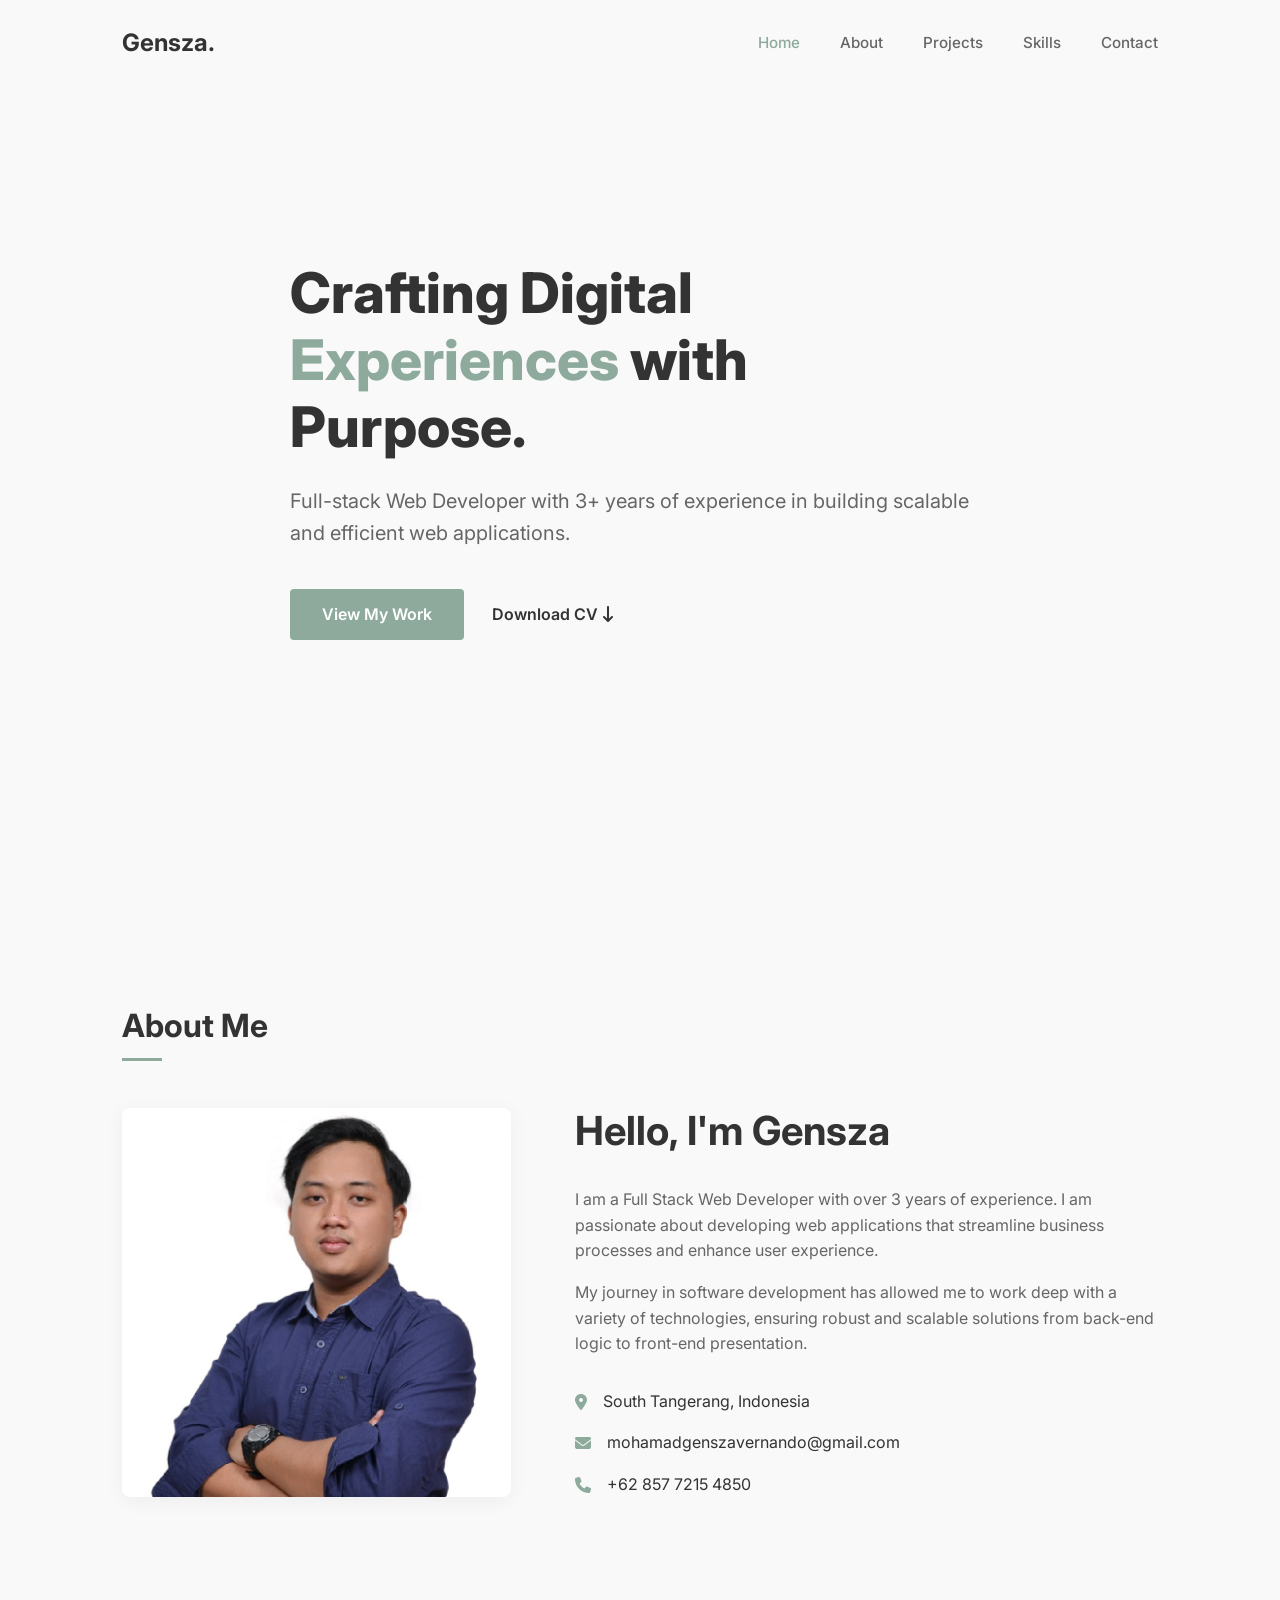
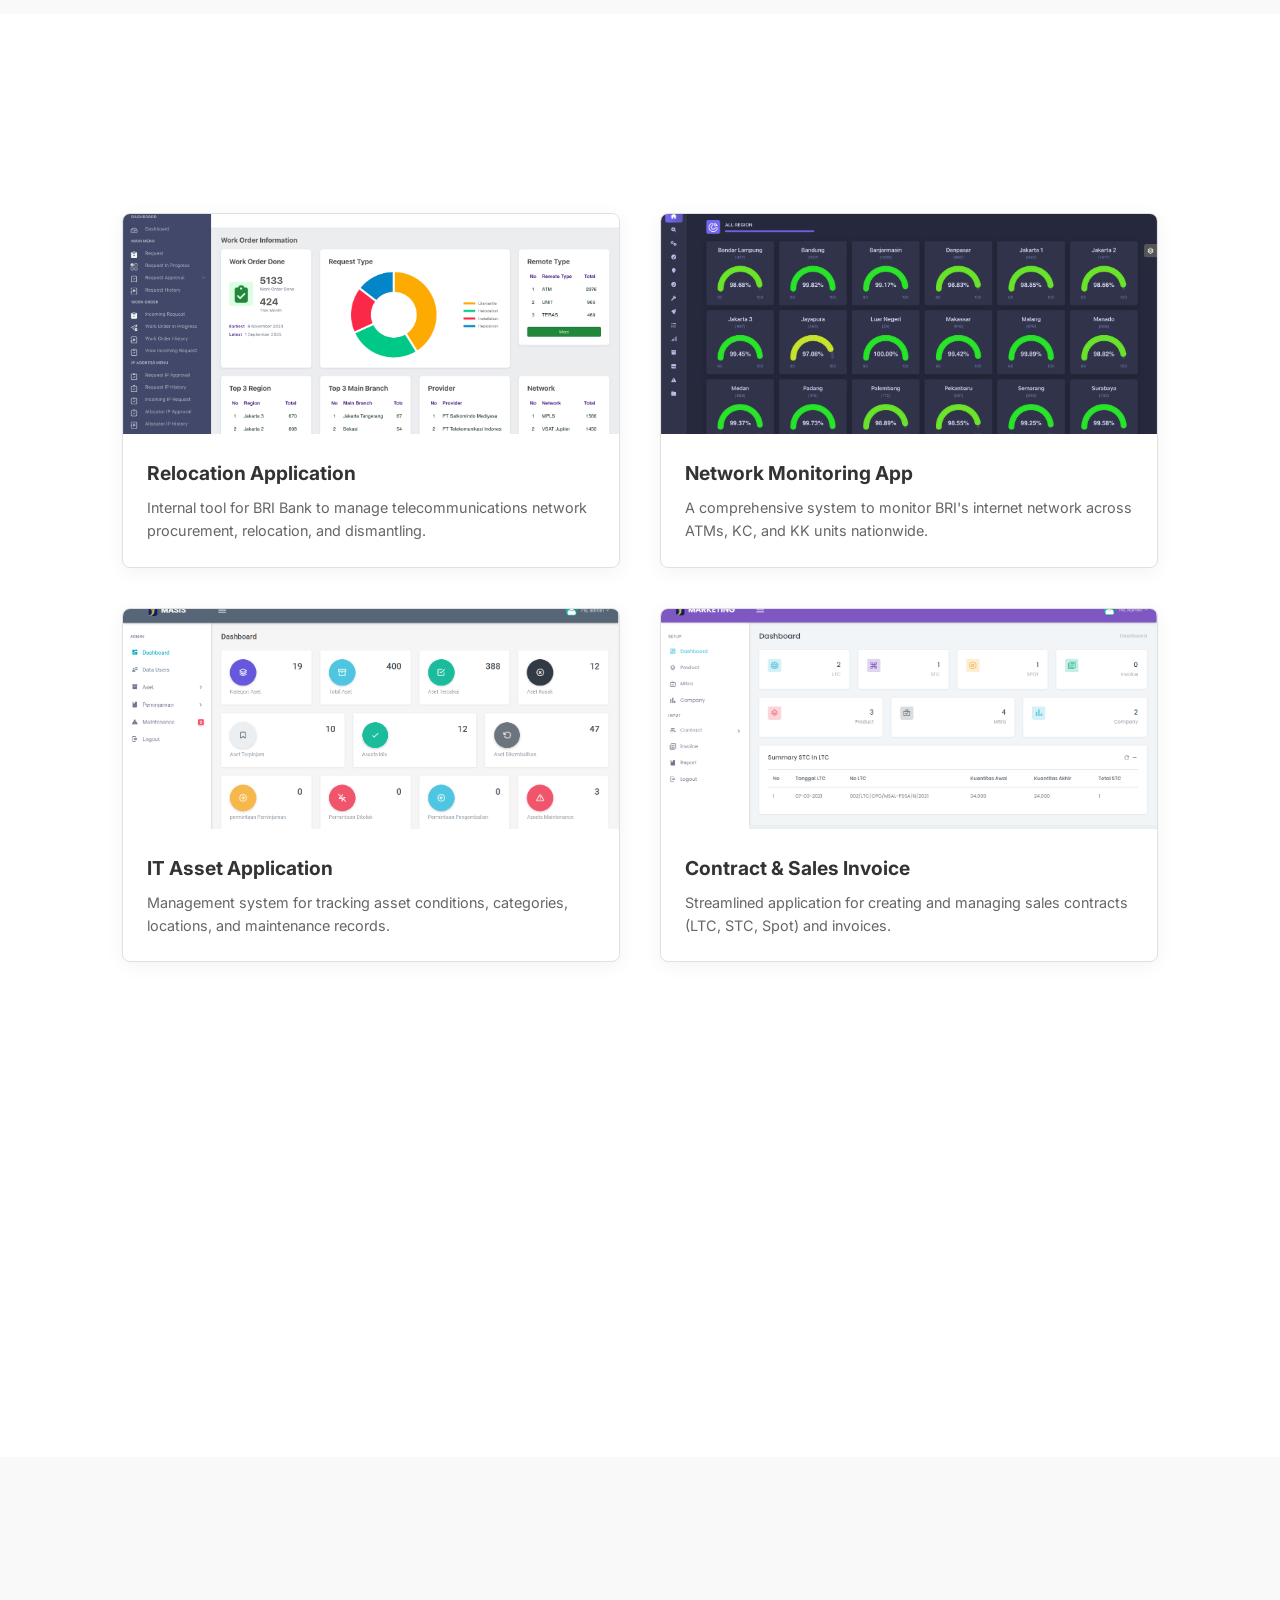
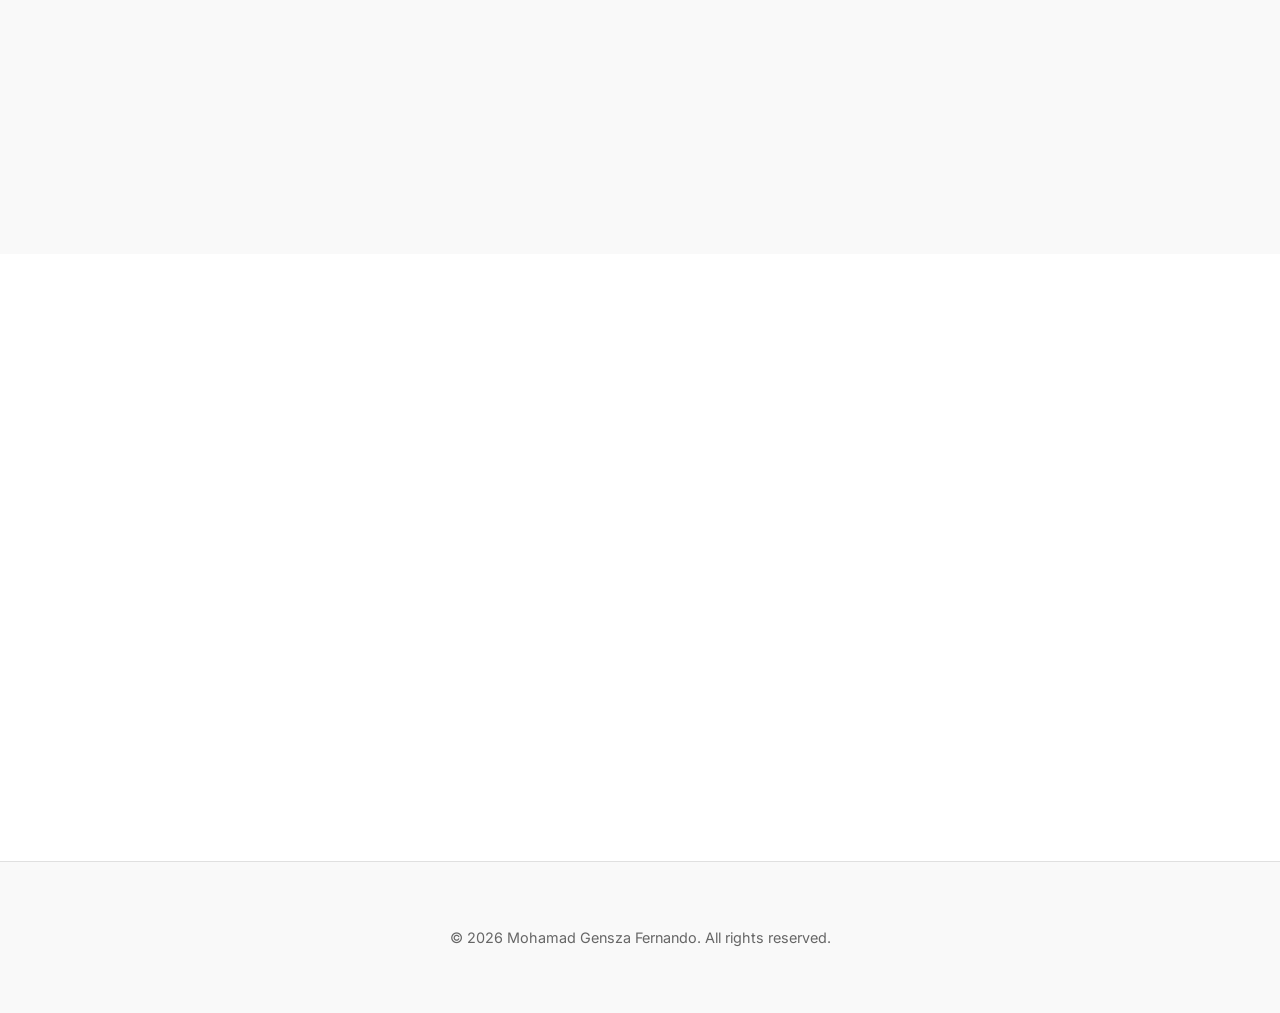
==== commit fe093d08: "feat : new portfolio" ====
--- a/index.html
+++ b/index.html
@@ -1,432 +1,200 @@
 <!DOCTYPE html>
 <html lang="en">
-
 <head>
-
-	<style>
-		img[src="https://www.freewebhostingarea.com/images/poweredby.png"] {
-			display: none;
-		}
-
-		*,
-		body,
-		html {
-			user-select: none
-		}
-
-		button,
-		a {
-			cursor: default;
-		}
-	</style>
-	<meta charset="utf-8" />
-	<title>Gensza - About</title>
-
-	<!-- Meta Data gege -->
-	<meta http-equiv="X-UA-Compatible" content="IE=edge">
-	<meta name="viewport" content="width=device-width, initial-scale=1, shrink-to-fit=no">
-	<meta name="format-detection" content="telephone=no" />
-	<meta name="format-detection" content="address=no" />
-	<meta name="author" content="tololTemplate" />
-	<meta name="description" content="vTolol" />
-
-	<!-- Twitter data -->
-	<meta name="twitter:card" content="summary_large_image">
-	<meta name="twitter:site" content="@tololTemplate">
-	<meta name="twitter:title" content="vTolol">
-	<meta name="twitter:description" content="vTolol">
-	<meta name="twitter:image" content="assets/images/social.jpg">
-
-	<!-- Open Graph data -->
-	<meta property="og:title" content="tololTemplate" />
-	<meta property="og:type" content="website" />
-	<meta property="og:url" content="your url website" />
-	<meta property="og:image" content="assets/images/social.jpg" />
-	<meta property="og:description" content="vTolol" />
-	<meta property="og:site_name" content="vTolol" />
-	<!-- Favicons -->
-	<link rel="apple-touch-icon" sizes="144x144" href="assets/images/favicons/apple-touch-icon-144x144.png">
-	<link rel="apple-touch-icon" sizes="114x114" href="assets/images/favicons/apple-touch-icon-114x114.png">
-	<link rel="apple-touch-icon" sizes="72x72" href="assets/images/favicons/apple-touch-icon-72x72.png">
-	<link rel="apple-touch-icon" sizes="57x57" href="assets/images/favicons/apple-touch-icon-57x57.png">
-	<link rel="shortcut icon" href="assets/images/favicons/favicon.png" type="image/png">
-
-	<!-- Styles -->
-	<link rel="stylesheet" type="text/css" href="assets/styles/style.css" />
-	<link rel="stylesheet" type="text/css" href="assets/demo/style-demo.css" />
-
+    <meta charset="UTF-8">
+    <meta name="viewport" content="width=device-width, initial-scale=1.0">
+    <title>Gensza | Web Developer Portfolio</title>
+    <!-- Google Fonts -->
+    <link rel="preconnect" href="https://fonts.googleapis.com">
+    <link rel="preconnect" href="https://fonts.gstatic.com" crossorigin>
+    <link href="https://fonts.googleapis.com/css2?family=Inter:wght@400;500;600;700;800&display=swap" rel="stylesheet">
+    <!-- Font Awesome for icons -->
+    <link rel="stylesheet" href="https://cdnjs.cloudflare.com/ajax/libs/font-awesome/6.4.0/css/all.min.css">
+    <link rel="stylesheet" href="style.css">
 </head>
-
-<body class="bg-triangles-2">
-	<!-- Preloader -->
-	<div class="preloader">
-		<div class="preloader__wrap">
-			<svg class="spinner-container" viewBox="0 0 52 52">
-				<circle class="path" cx="26px" cy="26px" r="20px" fill="none" stroke-width="4px" />
-			</svg>
-			<div class="preloader__progress"><span></span></div>
-		</div>
-	</div>
-
-	<main class="main">
-		<!-- Menu -->
-		<div class="circle-menu">
-			<div class="hamburger">
-				<div class="line"></div>
-				<div class="line"></div>
-				<div class="line"></div>
-				<div class="hamburger__text">MENU</div>
-			</div>
-		</div>
-
-		<div class="nav-wrap mt-3">
-			<ul class="nav">
-				<li class="nav__item"><a class="active" href="about.html">About</a></li>
-				<li class="nav__item"><a href="resume.html">Resume</a></li>
-				<li class="nav__item"><a href="freelance.html">Freelance</a></li>
-				<!-- <li class="nav__item"><a href="blog.html">Blog</a></li> -->
-				<!-- <li class="nav__item"><a href="contact.html">Contact</a></li> -->
-			</ul>
-		</div>
-
-		<div class="wrapper">
-			<!-- Sidebar -->
-			<aside class="sidebar" data-simplebar>
-				<div>
-					<div class="avatar-wrap">
-						<svg class="avatar avatar--180" viewBox="0 0 188 188">
-							<g class="avatar__box">
-								<image xlink:href="assets/img/foto-linkdin.jpeg" height="100%" width="100%" />
-							</g>
-						</svg>
-					</div>
-					<div class="text-center">
-						<h3 class="title sidebar__user-name mt-0">Gensza</h3>
-						<div class="badge badge--gray mt-0 mb-3">Web Developer</div>
-
-					</div>
-
-					<ul class="contact-block">
-						<li class="contact-block__item" data-toggle="tooltip" data-placement="top" title="Birthday">
-							<i class="font-icon icon-calendar2"></i>01 May 1999
-						</li>
-						<li class="contact-block__item" data-toggle="tooltip" data-placement="top" title="Address">
-							<i class="font-icon icon-map-pin"></i>South Tangerang
-						</li>
-						<li class="contact-block__item" data-toggle="tooltip" data-placement="top"
-							title="mohamadgenszavernando@gmail.com">
-							<a href="mailto:mohamadgenszavernando@gmail.com"><i
-									class="font-icon icon-mail"></i>mohamadgenszavernando@gmail.com</a>
-						</li>
-						<li class="contact-block__item" data-toggle="tooltip" data-placement="top" title="Phone">
-							<i class="font-icon icon-smartphone"></i>+6285772154850
-						</li>
-						<li class="contact-block__item" data-toggle="tooltip" data-placement="top" title="Github">
-							<a href="https://github.com/gensza"><i
-									class="font-icon icon-github"></i>github.com/gensza</a>
-						</li>
-					</ul>
-				</div>
-				<a class="btn" href="assets/img/CV-Gensza.pdf" target="_blank"><i class="font-icon icon-download"></i>
-					Download CV</a>
-
-				<!-- Social -->
-				<div class="social">
-					<a class="social__link" href="//facebook.com/gensza76"><i class="font-icon icon-facebook"></i></a>
-					<a class="social__link" href="//instagram.com/genszanando"><i
-							class="font-icon icon-instagram"></i></a>
-					<a class="social__link" href="//twitter.com/Genszaa"><i class="font-icon icon-twitter"></i></a>
-					<a class="social__link" href="#"><i class="font-icon icon-dribbble"></i></a>
-				</div>
-			</aside>
-
-			<!-- Content -->
-			<div class="content" data-simplebar>
-				<!-- About -->
-				<div class="section mt-0">
-					<h1 class="title title--h1 title__separate">About Me</h1>
-					<div class="pt-2 pt-sm-3">
-						<p>I am Gensza with 3+ years experience as full stack web developer. I like the development of
-							web applications related to the company's business processes. Experienced and deep in
-							PHP (CodeIgniter, Laravel), Javascript, Golang, Docker, MySQL and Bootstrap.</p>
-					</div>
-				</div>
-
-				<div class="section mt-0">
-					<h1 class="title title--h1 title__separate">Portfolio</h1>
-				</div>
-
-				<!-- Content -->
-				<div class="gallery-grid js-grid js-filter-container pt-2 pt-sm-3">
-					<div class="gutter-sizer"></div>
-
-					<!-- Item 1 -->
-					<figure class="gallery-grid__item">
-						<div class="gallery-grid__image-wrap">
-							<img class="gallery-grid__image cover lazyload" src="assets/img/neo.PNG" data-zoom alt="" />
-						</div>
-						<figcaption class="gallery-grid__caption">
-							<h4 class="title title--h4 gallery-grid__title">Relocation Application
-							</h4>
-							<span class="gallery-grid__category">
-								The Relocation Application is used internally by BRI to procure new
-								telecommunications networks in work units, relocate and
-								reposition, and dismantle telecommunications networks that are
-								nolonger used by work units.
-						</figcaption>
-					</figure>
-
-					<!-- Item 2 -->
-					<figure class="gallery-grid__item">
-						<div class="gallery-grid__image-wrap">
-							<img class="gallery-grid__image cover lazyload" src="assets/img/inms.PNG" data-zoom
-								alt="" />
-						</div>
-						<figcaption class="gallery-grid__caption">
-							<h4 class="title title--h4 gallery-grid__title">Integrated Network Monitoring Application
-							</h4>
-							<span class="gallery-grid__category">
-								This network monitoring application is used to monitor the entire
-								BRI internet network in Indonesia, starting from ATMs, KC, KK and
-								others
-							</span>
-						</figcaption>
-					</figure>
-
-					<!-- Item 3 -->
-					<figure class="gallery-grid__item">
-						<div class="gallery-grid__image-wrap">
-							<img class="gallery-grid__image cover lazyload" src="assets/img/masis.PNG" data-zoom
-								alt="" />
-						</div>
-						<figcaption class="gallery-grid__caption">
-							<h4 class="title title--h4 gallery-grid__title">IT Asset Aplication</h4>
-							<span class="gallery-grid__category">
-								The IT Asset application is used for managing / monitoring data sets
-								online, such as their latest condition, the number of assets per
-								category, information on the location of these assets and
-								maintenance ofborrowing sets suchas laptops, printers and soon.
-							</span>
-						</figcaption>
-					</figure>
-
-					<!-- Item 4 -->
-					<figure class="gallery-grid__item">
-						<div class="gallery-grid__image-wrap">
-							<img class="gallery-grid__image cover lazyload" src="assets/img/marketing.PNG" data-zoom
-								alt="" />
-						</div>
-						<figcaption class="gallery-grid__caption">
-							<h4 class="title title--h4 gallery-grid__title">Contract and Sales Invoice Application</h4>
-							<span class="gallery-grid__category">
-								This application is used to create sales contracts and invoices for
-								products such as CO, CGK & PK. in this application there are 3 types
-								of contracts namely LTC (Long Term Contract), STC (Short Term
-								Contract) &Spot..
-							</span>
-						</figcaption>
-					</figure>
-
-					<!-- Item 5 -->
-					<figure class="gallery-grid__item">
-						<div class="gallery-grid__image-wrap">
-							<img class="gallery-grid__image cover lazyload" src="assets/img/logistik.PNG" data-zoom
-								alt="" />
-						</div>
-						<figcaption class="gallery-grid__caption">
-							<h4 class="title title--h4 gallery-grid__title">Logistics Application (Warehouse)</h4>
-							<span class="gallery-grid__category">
-								This Logistics application is used for warehouse needs for incoming
-								stock of goods and outgoing stock of goods from the head office to
-								the work site. which is directly integrated with the Cash Bank
-								application.
-							</span>
-						</figcaption>
-					</figure>
-
-					<!-- Item 6 -->
-					<figure class="gallery-grid__item">
-						<div class="gallery-grid__image-wrap">
-							<img class="gallery-grid__image cover lazyload" src="assets/img/caba.PNG" data-zoom
-								alt="" />
-						</div>
-						<figcaption class="gallery-grid__caption">
-							<h4 class="title title--h4 gallery-grid__title">Cash and Bank Application</h4>
-							<span class="gallery-grid__category">
-								This application is used in accounting to carry out or control
-								transactions related to expenses and income such as cash & bank,
-								sothat it can estimate orinform bank and cashbalances every day.
-							</span>
-						</figcaption>
-					</figure>
-
-					<!-- Item 7 -->
-					<figure class="gallery-grid__item mt-xl-4 mt-lg-4 mt-md-4">
-						<div class="gallery-grid__image-wrap">
-							<img class="gallery-grid__image cover lazyload" src="assets/img/gl.PNG" data-zoom alt="" />
-						</div>
-						<figcaption class="gallery-grid__caption">
-							<h4 class="title title--h4 gallery-grid__title">General Ledger Application</h4>
-							<span class="gallery-grid__category">
-								The General Ledger (GL) application is an accounting application to
-								record all journal transactions, ledgers, to produce financial reports
-								suchas trial balances, profit and loss balances, etc. automatically.
-							</span>
-						</figcaption>
-					</figure>
-				</div>
-
-				<!-- What -->
-				<!-- <div class="section">
-					<h2 class="title title--h2">What I'm Doing</h2>
-					<div class="row"> -->
-				<!-- Case Item -->
-				<!-- <div class="col-12 col-lg-6 case-item-wrap">
-							<div class="case-item">
-								<img class="case-item__icon" src="assets/icons/icon-design.svg" alt="" />
-								<h3 class="title title--h3">Web Design</h3>
-								<p class="case-item__caption">The most modern and high-quality design made at a professional level. </p>
-							</div>
-						</div> -->
-
-				<!-- Case Item -->
-				<!-- <div class="col-12 col-lg-6 case-item-wrap">
-							<div class="case-item">
-								<img class="case-item__icon" src="assets/icons/icon-dev.svg" alt="" />
-								<h3 class="title title--h3">Web Development</h3>
-								<p class="case-item__caption">development of sites at the junior level.</p>
-							</div>
-						</div> -->
-
-				<!-- Case Item -->
-				<!-- <div class="col-12 col-lg-6 case-item-wrap">
-							<div class="case-item">
-								<img class="case-item__icon" src="assets/icons/icon-app.svg" alt="" />
-								<h3 class="title title--h3">Mobile Apps</h3>
-								<p class="case-item__caption">Professional development of applications for iOS and Android.</p>
-							</div>
-						</div> -->
-
-				<!-- Case Item -->
-				<!-- <div class="col-12 col-lg-6 case-item-wrap">
-							<div class="case-item">
-								<img class="case-item__icon" src="assets/icons/icon-photo.svg" alt="" />
-								<h3 class="title title--h3">Photography</h3>
-								<p class="case-item__caption">I make high-quality photos of any category at a professional level.</p>
-							</div>
-						</div> -->
-				<!-- </div>
-				</div> -->
-
-
-
-				<!-- Testimonials -->
-				<!-- <div class="section">
-					<h2 class="title title--h2">Testimonials</h2>
-					<div class="swiper-container js-carousel-review">
-                        <div class="swiper-wrapper"> -->
-				<!-- Item review -->
-				<!-- <div class="swiper-slide review-item">
-								<svg class="avatar avatar--80" viewBox="0 0 84 84">
-                                    <g class="avatar__hexagon">
-                                        <image xlink:href="assets/img/avatar-2.jpg" height="100%" width="100%" />
-                                    </g>
-                                </svg>
-								<h4 class="title title--h3">Daniel Lewis</h4>
-								<p class="review-item__caption">Gunadi was hired to create a corporate identity. We were very pleased with the work done. She has a lot of experience and is very concerned about the needs of client.</p>
-							</div> -->
-
-				<!-- Item review -->
-				<!-- <div class="swiper-slide review-item">
-								<svg class="avatar avatar--80" viewBox="0 0 84 84">
-                                    <g class="avatar__hexagon">
-                                        <image xlink:href="assets/img/avatar-3.jpg" height="100%" width="100%" />
-                                    </g>
-                                </svg>
-								<h4 class="title title--h3">Jessica Miller</h4>
-								<p class="review-item__caption">Gunadi was hired to create a corporate identity. We were very pleased with the work done. She has a lot of experience and is very concerned about the needs of client.</p>
-							</div> -->
-
-				<!-- Item review -->
-				<!-- <div class="swiper-slide review-item">
-								<svg class="avatar avatar--80" viewBox="0 0 84 84">
-                                    <g class="avatar__hexagon">
-                                        <image xlink:href="assets/img/avatar-4.jpg" height="100%" width="100%" />
-                                    </g>
-                                </svg>
-								<h4 class="title title--h3">Tanya Ruiz</h4>
-								<p class="review-item__caption">Gunadi was hired to create a corporate identity. We were very pleased with the work done. She has a lot of experience and is very concerned about the needs of client.</p>
-							</div> -->
-
-				<!-- Item review -->
-				<!-- <div class="swiper-slide review-item">
-								<svg class="avatar avatar--80" viewBox="0 0 84 84">
-                                    <g class="avatar__hexagon">
-                                        <image xlink:href="assets/img/avatar-5.jpg" height="100%" width="100%" />
-                                    </g>
-                                </svg>
-								<h4 class="title title--h3">Thomas Castro</h4>
-								<p class="review-item__caption">Gunadi was hired to create a corporate identity. We were very pleased with the work done. She has a lot of experience and is very concerned about the needs of client.</p>
-							</div>
-                        </div> -->
-
-				<!-- <div class="swiper-pagination"></div>
-                    </div>
-				</div> -->
-
-				<!-- Clients -->
-				<!-- <div class="section">
-					<h2 class="title title--h2">Clients</h2>
-					<div class="swiper-container js-carousel-clients">
-                        <div class="swiper-wrapper"> -->
-				<!-- Item client -->
-				<!-- <div class="swiper-slide">
-								<a href="#"><img src="assets/img/logo-partner.svg" alt="Logo" /></a>
-							</div> -->
-
-				<!-- Item client -->
-				<!-- <div class="swiper-slide">
-								<a href="#"><img src="assets/img/logo-partner.svg" alt="Logo" /></a>
-							</div> -->
-
-				<!-- Item client -->
-				<!-- <div class="swiper-slide">
-								<a href="#"><img src="assets/img/logo-partner.svg" alt="Logo" /></a>
-							</div> -->
-
-				<!-- Item client -->
-				<!-- <div class="swiper-slide">
-								<a href="#"><img src="assets/img/logo-partner.svg" alt="Logo" /></a>
-							</div>
-						</div>
-								
-						<div class="swiper-pagination"></div>
-					</div> -->
-				<!-- </div> -->
-			</div><!-- Content End -->
-		</div><!-- Wrapper End -->
-	</main>
-
-	<!-- SVG masks -->
-	<svg class="svg-defs">
-		<clipPath id="avatar-box">
-			<path
-				d="M1.85379 38.4859C2.9221 18.6653 18.6653 2.92275 38.4858 1.85453 56.0986.905299 77.2792 0 94 0c16.721 0 37.901.905299 55.514 1.85453 19.821 1.06822 35.564 16.81077 36.632 36.63137C187.095 56.0922 188 77.267 188 94c0 16.733-.905 37.908-1.854 55.514-1.068 19.821-16.811 35.563-36.632 36.631C131.901 187.095 110.721 188 94 188c-16.7208 0-37.9014-.905-55.5142-1.855-19.8205-1.068-35.5637-16.81-36.63201-36.631C.904831 131.908 0 110.733 0 94c0-16.733.904831-37.9078 1.85379-55.5141z" />
-		</clipPath>
-		<clipPath id="avatar-hexagon">
-			<path
-				d="M0 27.2891c0-4.6662 2.4889-8.976 6.52491-11.2986L31.308 1.72845c3.98-2.290382 8.8697-2.305446 12.8637-.03963l25.234 14.31558C73.4807 18.3162 76 22.6478 76 27.3426V56.684c0 4.6805-2.5041 9.0013-6.5597 11.3186L44.4317 82.2915c-3.9869 2.278-8.8765 2.278-12.8634 0L6.55974 68.0026C2.50414 65.6853 0 61.3645 0 56.684V27.2891z" />
-		</clipPath>
-	</svg>
-
-
-
-	<!-- JavaScripts -->
-	<script src="assets/js/jquery-3.4.1.min.js"></script>
-	<script src="assets/js/plugins.min.js"></script>
-	<script src="assets/js/common.js"></script>
-
-	<script src="assets/demo/plugins-demo.js"></script>
+<body>
+
+    <!-- Navigation -->
+    <nav id="navbar">
+        <div class="container nav-container">
+            <a href="#" class="logo">Gensza.</a>
+            <ul class="nav-links">
+                <li><a href="#hero" class="active">Home</a></li>
+                <li><a href="#about">About</a></li>
+                <li><a href="#projects">Projects</a></li>
+                <li><a href="#skills">Skills</a></li>
+                <li><a href="#contact">Contact</a></li>
+            </ul>
+            <div class="burger">
+                <div class="line1"></div>
+                <div class="line2"></div>
+                <div class="line3"></div>
+            </div>
+        </div>
+    </nav>
+
+    <!-- Hero Section -->
+    <section id="hero">
+        <div class="container">
+            <div class="hero-content fade-in">
+                <h1>Crafting Digital <br><span style="color: var(--accent-color);">Experiences</span> with Purpose.</h1>
+                <p>Full-stack Web Developer with 3+ years of experience in building scalable and efficient web applications.</p>
+                <div class="hero-btns">
+                    <a href="#projects" class="cta-button">View My Work</a>
+                    <a href="assets/img/CV-Gensza.pdf" target="_blank" style="margin-left: 1.5rem; font-weight: 600; color: var(--text-color);">Download CV <i class="fa-solid fa-arrow-down-long"></i></a>
+                </div>
+            </div>
+        </div>
+    </section>
+
+    <!-- About Section -->
+    <section id="about">
+        <div class="container">
+            <h2 class="section-title fade-in">About Me</h2>
+            <div class="about-grid">
+                <div class="about-image fade-in">
+                    <img src="assets/img/foto-linkdin.jpeg" alt="Gensza Profile">
+                </div>
+                <div class="about-text fade-in">
+                    <h2>Hello, I'm Gensza</h2>
+                    <p>I am a Full Stack Web Developer with over 3 years of experience. I am passionate about developing web applications that streamline business processes and enhance user experience.</p>
+                    <p>My journey in software development has allowed me to work deep with a variety of technologies, ensuring robust and scalable solutions from back-end logic to front-end presentation.</p>
+                    <div style="margin-top: 2rem;">
+                        <ul class="contact-details">
+                            <li><i class="fa-solid fa-location-dot" style="color: var(--accent-color);"></i> South Tangerang, Indonesia</li>
+                            <li><i class="fa-solid fa-envelope" style="color: var(--accent-color);"></i> mohamadgenszavernando@gmail.com</li>
+                            <li><i class="fa-solid fa-phone" style="color: var(--accent-color);"></i> +62 857 7215 4850</li>
+                        </ul>
+                    </div>
+                </div>
+            </div>
+        </div>
+    </section>
+
+    <!-- Projects Section -->
+    <section id="projects" style="background-color: #fff;">
+        <div class="container">
+            <h2 class="section-title fade-in">Featured Projects</h2>
+            <div class="projects-grid">
+                <!-- Project 1 -->
+                <div class="project-card fade-in">
+                    <div class="project-image">
+                        <img src="assets/img/neo.png" alt="Relocation Application">
+                    </div>
+                    <div class="project-info">
+                        <h3>Relocation Application</h3>
+                        <p>Internal tool for BRI Bank to manage telecommunications network procurement, relocation, and dismantling.</p>
+                    </div>
+                </div>
+                <!-- Project 2 -->
+                <div class="project-card fade-in">
+                    <div class="project-image">
+                        <img src="assets/img/inms.png" alt="Integrated Network Monitoring">
+                    </div>
+                    <div class="project-info">
+                        <h3>Network Monitoring App</h3>
+                        <p>A comprehensive system to monitor BRI's internet network across ATMs, KC, and KK units nationwide.</p>
+                    </div>
+                </div>
+                <!-- Project 3 -->
+                <div class="project-card fade-in">
+                    <div class="project-image">
+                        <img src="assets/img/masis.PNG" alt="IT Asset Application">
+                    </div>
+                    <div class="project-info">
+                        <h3>IT Asset Application</h3>
+                        <p>Management system for tracking asset conditions, categories, locations, and maintenance records.</p>
+                    </div>
+                </div>
+                <!-- Project 4 -->
+                <div class="project-card fade-in">
+                    <div class="project-image">
+                        <img src="assets/img/marketing.PNG" alt="Contract & Sales Invoice">
+                    </div>
+                    <div class="project-info">
+                        <h3>Contract & Sales Invoice</h3>
+                        <p>Streamlined application for creating and managing sales contracts (LTC, STC, Spot) and invoices.</p>
+                    </div>
+                </div>
+                <!-- Project 5 -->
+                <div class="project-card fade-in">
+                    <div class="project-image">
+                        <img src="assets/img/logistik.PNG" alt="Logistics Application">
+                    </div>
+                    <div class="project-info">
+                        <h3>Logistics & Warehouse App</h3>
+                        <p>Inventory management for incoming and outgoing stock, integrated with Cash Bank systems.</p>
+                    </div>
+                </div>
+                <!-- Project 6 -->
+                <div class="project-card fade-in">
+                    <div class="project-image">
+                        <img src="assets/img/caba.PNG" alt="Cash and Bank Application">
+                    </div>
+                    <div class="project-info">
+                        <h3>Cash & Bank Application</h3>
+                        <p>Accounting tool for controlling expenses and income transactions to estimate daily balances.</p>
+                    </div>
+                </div>
+            </div>
+        </div>
+    </section>
+
+    <!-- Skills Section -->
+    <section id="skills">
+        <div class="container">
+            <h2 class="section-title fade-in">Technical Skills</h2>
+            <div class="skills-container fade-in">
+                <span class="skill-badge"><i class="fa-brands fa-php"></i> PHP (Laravel, CI)</span>
+                <span class="skill-badge"><i class="fa-brands fa-golang"></i> Golang</span>
+                <span class="skill-badge"><i class="fa-brands fa-js"></i> JavaScript</span>
+                <span class="skill-badge"><i class="fa-brands fa-docker"></i> Docker</span>
+                <span class="skill-badge"><i class="fa-solid fa-database"></i> MySQL</span>
+                <span class="skill-badge"><i class="fa-brands fa-bootstrap"></i> Bootstrap</span>
+                <span class="skill-badge"><i class="fa-brands fa-html5"></i> HTML5 / CSS3</span>
+                <span class="skill-badge"><i class="fa-brands fa-git-alt"></i> Git</span>
+            </div>
+        </div>
+    </section>
+
+    <!-- Contact Section -->
+    <section id="contact" style="background-color: #fff;">
+        <div class="container">
+            <h2 class="section-title fade-in">Get In Touch</h2>
+            <div class="contact-layout">
+                <div class="contact-info fade-in">
+                    <h3>Let's talk about your next project</h3>
+                    <p style="color: var(--text-muted); margin-bottom: 2rem;">I'm currently available for freelance work and full-time opportunities. If you have a question or just want to say hi, feel free to reach out!</p>
+                    <div class="social-links" style="display: flex; gap: 1.5rem; font-size: 1.5rem;">
+                        <a href="https://github.com/gensza" target="_blank"><i class="fa-brands fa-github"></i></a>
+                        <a href="https://linkedin.com" target="_blank"><i class="fa-brands fa-linkedin"></i></a>
+                        <a href="https://instagram.com/genszanando" target="_blank"><i class="fa-brands fa-instagram"></i></a>
+                        <a href="https://twitter.com/Genszaa" target="_blank"><i class="fa-brands fa-twitter"></i></a>
+                    </div>
+                </div>
+                <form class="contact-form fade-in" id="contact-form">
+                    <div class="form-group">
+                        <input type="text" placeholder="Your Name" required>
+                    </div>
+                    <div class="form-group">
+                        <input type="email" placeholder="Your Email" required>
+                    </div>
+                    <div class="form-group">
+                        <textarea rows="5" placeholder="Your Message" required></textarea>
+                    </div>
+                    <button type="submit" class="submit-btn">Send Message</button>
+                </form>
+            </div>
+        </div>
+    </section>
+
+    <!-- Footer -->
+    <footer>
+        <div class="container">
+            <p>&copy; 2026 Mohamad Gensza Fernando. All rights reserved.</p>
+        </div>
+    </footer>
+
+    <script src="script.js"></script>
 </body>
-
-</html>+</html>
--- a/style.css
+++ b/style.css
@@ -0,0 +1,377 @@
+/* Modern Minimalist Portfolio CSS */
+:root {
+    --bg-color: #F9F9F9;
+    --text-color: #333333;
+    --text-muted: #666666;
+    --accent-color: #8DAA9D; /* Sage Green */
+    --accent-hover: #7A9689;
+    --white: #FFFFFF;
+    --border-color: #E0E0E0;
+    --card-shadow: 0 4px 20px rgba(0, 0, 0, 0.05);
+    --transition: all 0.3s ease;
+    --container-width: 1100px;
+}
+
+* {
+    margin: 0;
+    padding: 0;
+    box-sizing: border-box;
+}
+
+html {
+    scroll-behavior: smooth;
+}
+
+body {
+    font-family: 'Inter', -apple-system, BlinkMacSystemFont, "Segoe UI", Roboto, sans-serif;
+    background-color: var(--bg-color);
+    color: var(--text-color);
+    line-height: 1.6;
+    overflow-x: hidden;
+}
+
+a {
+    text-decoration: none;
+    color: inherit;
+    transition: var(--transition);
+}
+
+ul {
+    list-style: none;
+}
+
+.container {
+    max-width: var(--container-width);
+    margin: 0 auto;
+    padding: 0 2rem;
+}
+
+section {
+    padding: 100px 0;
+}
+
+.section-title {
+    font-size: 2rem;
+    margin-bottom: 3rem;
+    position: relative;
+    display: inline-block;
+}
+
+.section-title::after {
+    content: '';
+    position: absolute;
+    bottom: -10px;
+    left: 0;
+    width: 40px;
+    height: 3px;
+    background-color: var(--accent-color);
+}
+
+/* Navbar */
+nav {
+    position: fixed;
+    top: 0;
+    width: 100%;
+    background-color: rgba(249, 249, 249, 0.95);
+    backdrop-filter: blur(10px);
+    z-index: 1000;
+    padding: 1.5rem 0;
+    transition: var(--transition);
+    border-bottom: 1px solid transparent;
+}
+
+nav.scrolled {
+    padding: 1rem 0;
+    background-color: var(--white);
+    border-bottom: 1px solid var(--border-color);
+}
+
+.nav-container {
+    display: flex;
+    justify-content: space-between;
+    align-items: center;
+}
+
+.logo {
+    font-size: 1.5rem;
+    font-weight: 700;
+    color: var(--text-color);
+}
+
+.nav-links {
+    display: flex;
+    gap: 2.5rem;
+}
+
+.nav-links a {
+    font-weight: 500;
+    font-size: 0.95rem;
+    color: var(--text-muted);
+}
+
+.nav-links a:hover, .nav-links a.active {
+    color: var(--accent-color);
+}
+
+.burger {
+    display: none;
+    cursor: pointer;
+}
+
+.burger div {
+    width: 25px;
+    height: 2px;
+    background-color: var(--text-color);
+    margin: 5px;
+    transition: var(--transition);
+}
+
+/* Hero Section */
+#hero {
+    height: 100vh;
+    display: flex;
+    align-items: center;
+    background-color: var(--bg-color);
+}
+
+.hero-content {
+    max-width: 700px;
+}
+
+.hero-content h1 {
+    font-size: 3.5rem;
+    line-height: 1.2;
+    margin-bottom: 1.5rem;
+    font-weight: 800;
+}
+
+.hero-content p {
+    font-size: 1.25rem;
+    color: var(--text-muted);
+    margin-bottom: 2.5rem;
+}
+
+.cta-button {
+    display: inline-block;
+    padding: 0.8rem 2rem;
+    background-color: var(--accent-color);
+    color: var(--white);
+    border-radius: 4px;
+    font-weight: 600;
+    transition: var(--transition);
+}
+
+.cta-button:hover {
+    background-color: var(--accent-hover);
+    transform: translateY(-2px);
+}
+
+/* About Me */
+.about-grid {
+    display: grid;
+    grid-template-columns: 1fr 1.5fr;
+    gap: 4rem;
+    align-items: center;
+}
+
+.about-image img {
+    width: 100%;
+    border-radius: 8px;
+    box-shadow: var(--card-shadow);
+}
+
+.about-text h2 {
+    font-size: 2.5rem;
+    margin-bottom: 1.5rem;
+}
+
+.about-text p {
+    margin-bottom: 1rem;
+    color: var(--text-muted);
+}
+
+/* Projects Grid */
+.projects-grid {
+    display: grid;
+    grid-template-columns: repeat(auto-fit, minmax(320px, 1fr));
+    gap: 2.5rem;
+}
+
+.project-card {
+    background: var(--white);
+    border-radius: 8px;
+    overflow: hidden;
+    box-shadow: var(--card-shadow);
+    transition: var(--transition);
+    border: 1px solid var(--border-color);
+}
+
+.project-card:hover {
+    transform: translateY(-10px);
+}
+
+.project-image {
+    height: 220px;
+    overflow: hidden;
+}
+
+.project-image img {
+    width: 100%;
+    height: 100%;
+    object-fit: cover;
+    transition: var(--transition);
+}
+
+.project-card:hover .project-image img {
+    transform: scale(1.05);
+}
+
+.project-info {
+    padding: 1.5rem;
+}
+
+.project-info h3 {
+    font-size: 1.2rem;
+    margin-bottom: 0.5rem;
+}
+
+.project-info p {
+    font-size: 0.9rem;
+    color: var(--text-muted);
+}
+
+/* Skills */
+.skills-container {
+    display: flex;
+    flex-wrap: wrap;
+    gap: 1rem;
+}
+
+.skill-badge {
+    padding: 0.5rem 1.25rem;
+    background-color: var(--white);
+    border: 1px solid var(--border-color);
+    border-radius: 50px;
+    font-size: 0.9rem;
+    font-weight: 500;
+    transition: var(--transition);
+    display: flex;
+    align-items: center;
+    gap: 0.5rem;
+}
+
+.skill-badge:hover {
+    border-color: var(--accent-color);
+    color: var(--accent-color);
+    background-color: rgba(141, 170, 157, 0.05);
+}
+
+/* Contact */
+.contact-layout {
+    display: grid;
+    grid-template-columns: 1fr 1fr;
+    gap: 4rem;
+}
+
+.contact-info h3 {
+    margin-bottom: 1.5rem;
+}
+
+.contact-details li {
+    margin-bottom: 1rem;
+    display: flex;
+    align-items: center;
+    gap: 1rem;
+}
+
+.contact-form {
+    display: flex;
+    flex-direction: column;
+    gap: 1.5rem;
+}
+
+.form-group {
+    display: flex;
+    flex-direction: column;
+    gap: 0.5rem;
+}
+
+.form-group input, .form-group textarea {
+    padding: 0.8rem;
+    border: 1px solid var(--border-color);
+    border-radius: 4px;
+    background-color: var(--white);
+    font-family: inherit;
+    transition: var(--transition);
+}
+
+.form-group input:focus, .form-group textarea:focus {
+    outline: none;
+    border-color: var(--accent-color);
+}
+
+.submit-btn {
+    padding: 0.8rem;
+    background-color: var(--accent-color);
+    color: var(--white);
+    border: none;
+    border-radius: 4px;
+    font-weight: 600;
+    cursor: pointer;
+    transition: var(--transition);
+}
+
+.submit-btn:hover {
+    background-color: var(--accent-hover);
+}
+
+/* Footer */
+footer {
+    padding: 4rem 0;
+    border-top: 1px solid var(--border-color);
+    text-align: center;
+    color: var(--text-muted);
+    font-size: 0.9rem;
+}
+
+/* Animations */
+.fade-in {
+    opacity: 0;
+    transform: translateY(30px);
+    transition: opacity 0.8s ease-out, transform 0.8s ease-out;
+}
+
+.fade-in.appear {
+    opacity: 1;
+    transform: translateY(0);
+}
+
+/* Responsive */
+@media (max-width: 968px) {
+    .about-grid, .contact-layout {
+        grid-template-columns: 1fr;
+    }
+    
+    .hero-content h1 {
+        font-size: 2.5rem;
+    }
+    
+    .nav-links {
+        display: none;
+    }
+    
+    .burger {
+        display: block;
+    }
+}
+
+/* Burger Animation */
+.toggle .line1 {
+    transform: rotate(-45deg) translate(-5px, 6px);
+}
+.toggle .line2 {
+    opacity: 0;
+}
+.toggle .line3 {
+    transform: rotate(45deg) translate(-5px, -6px);
+}
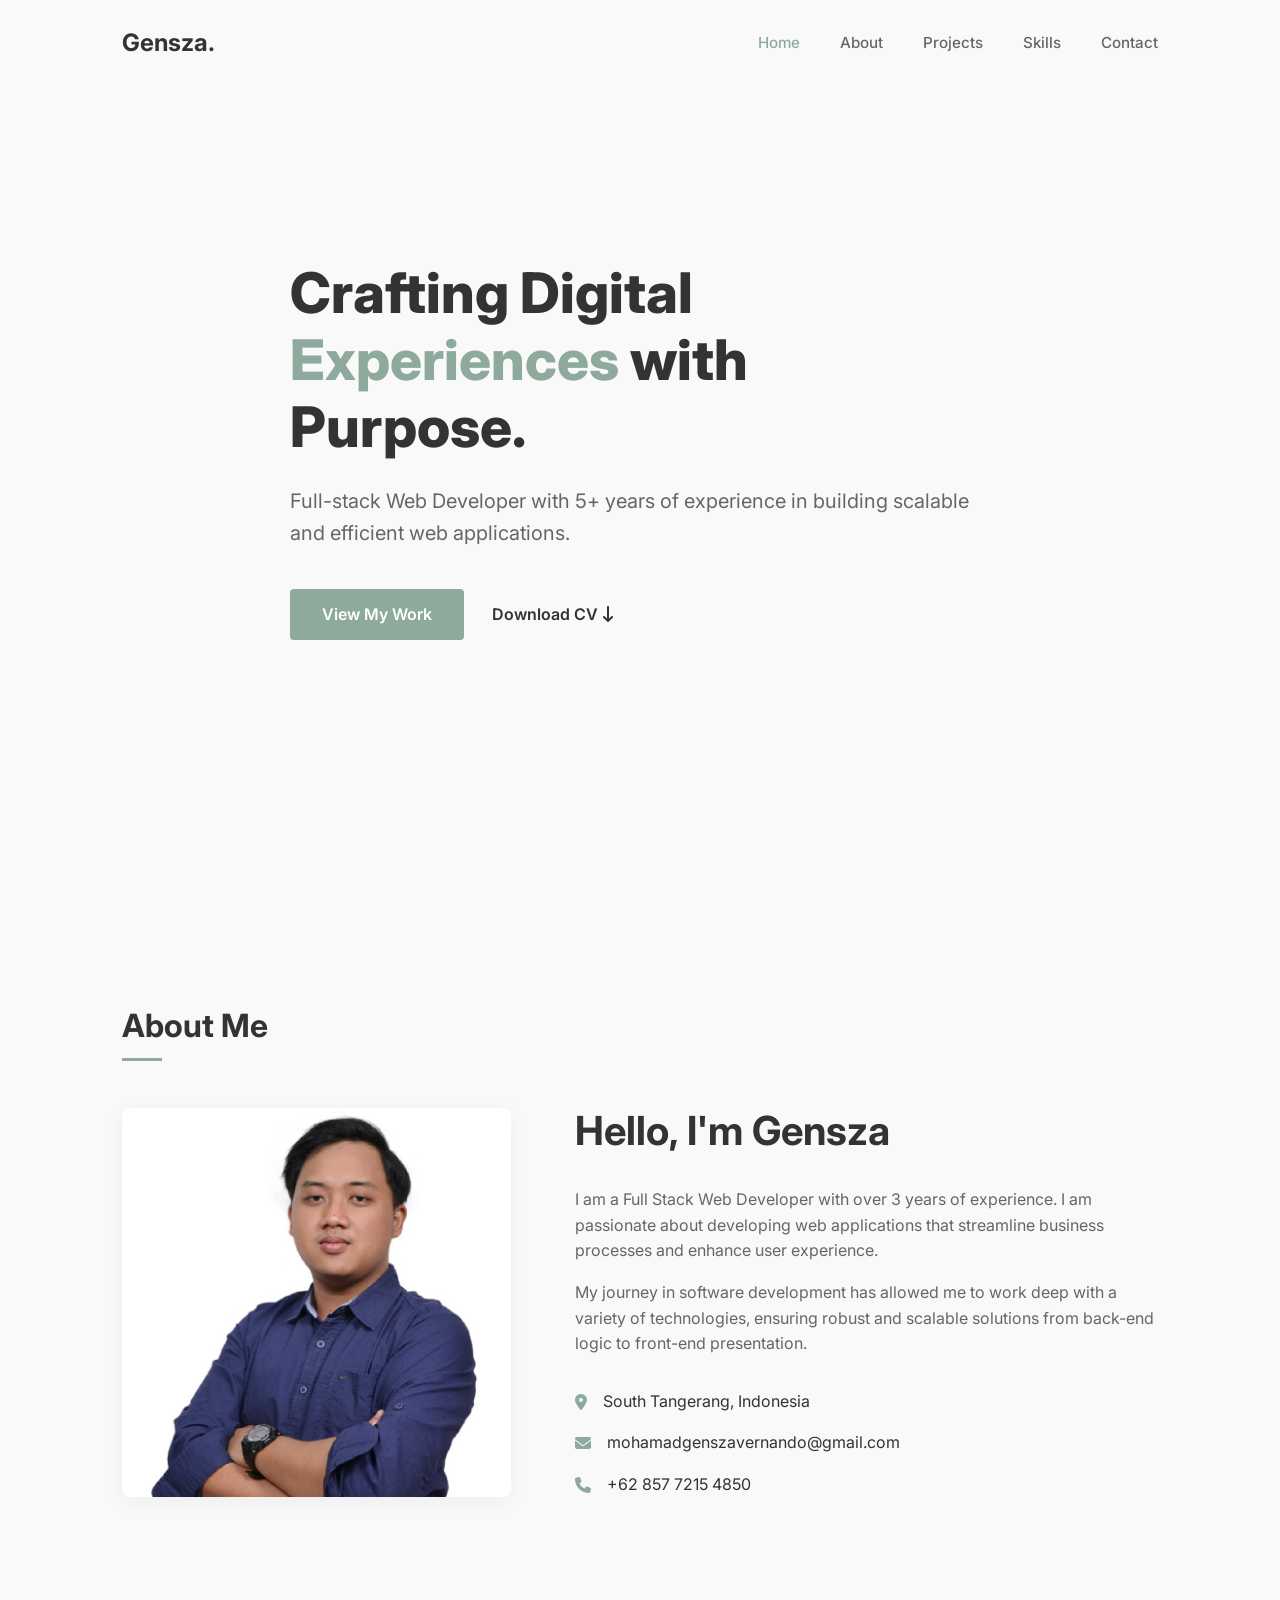
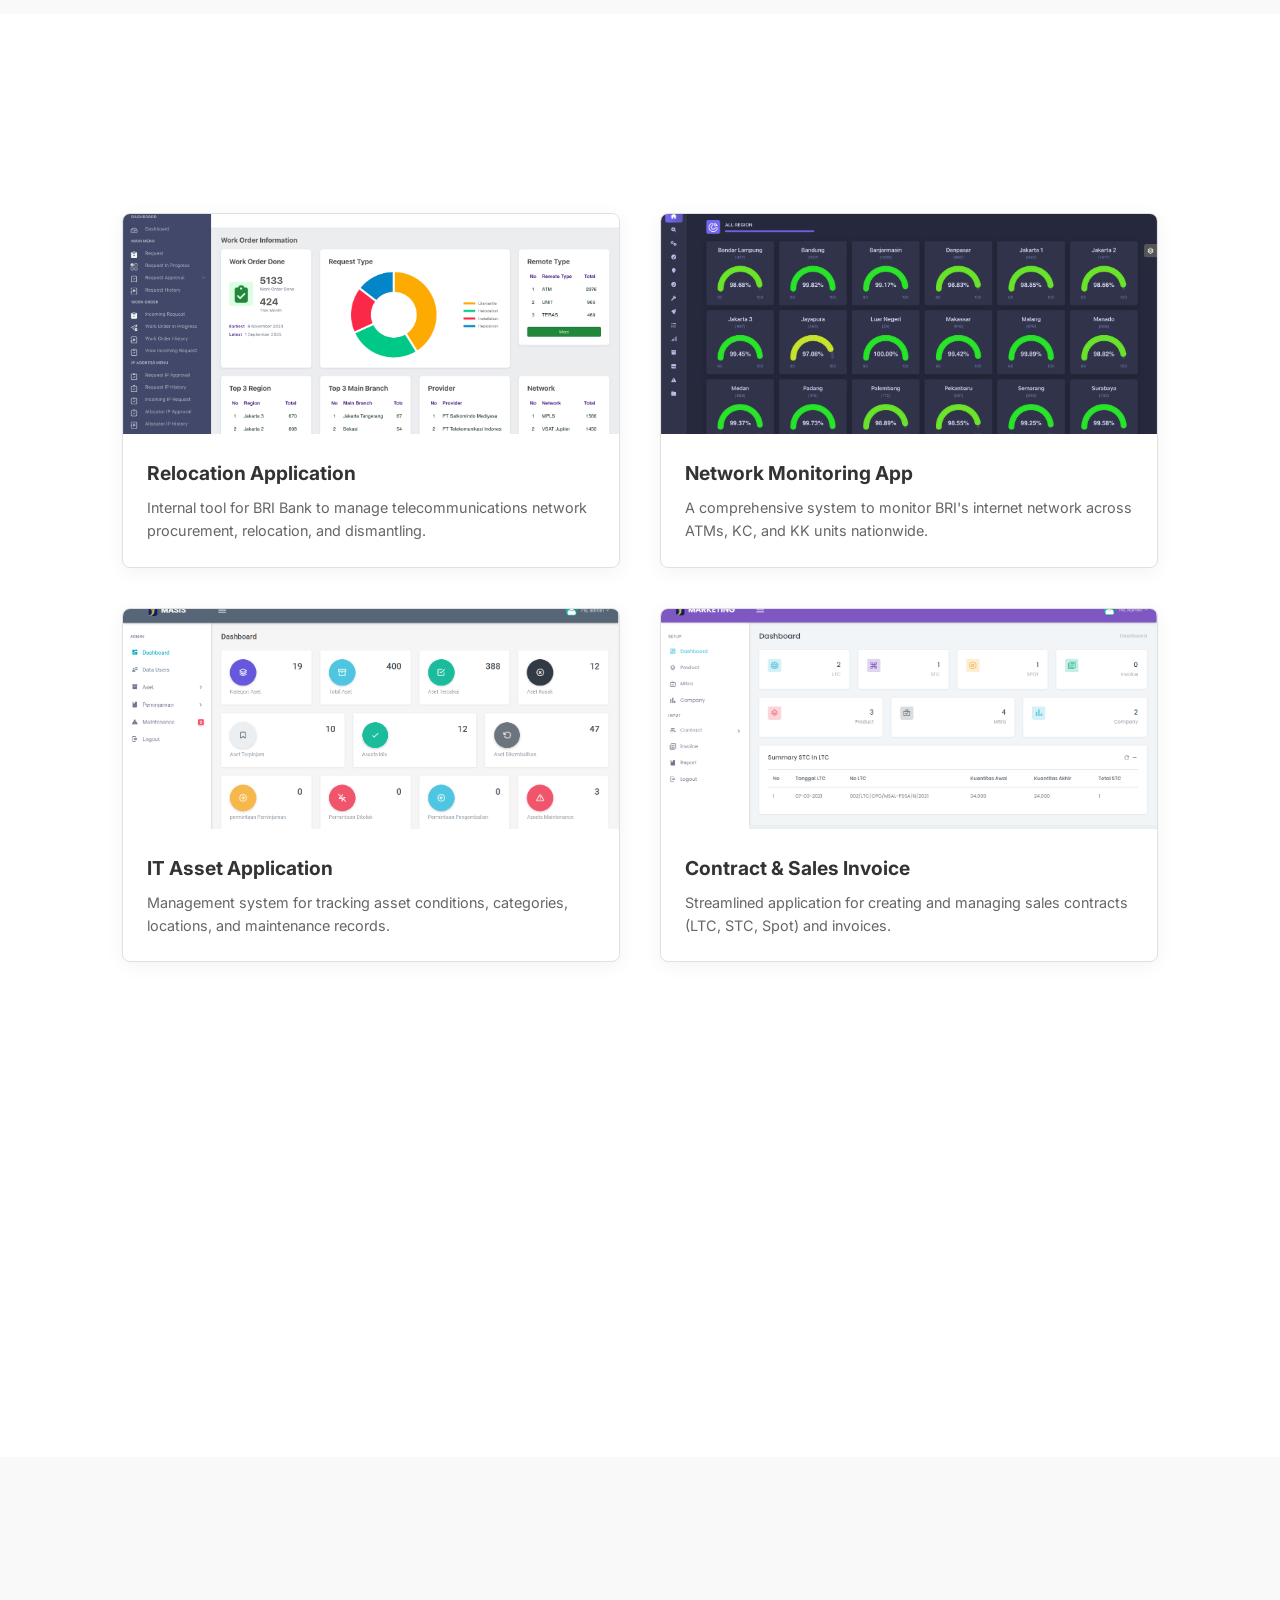
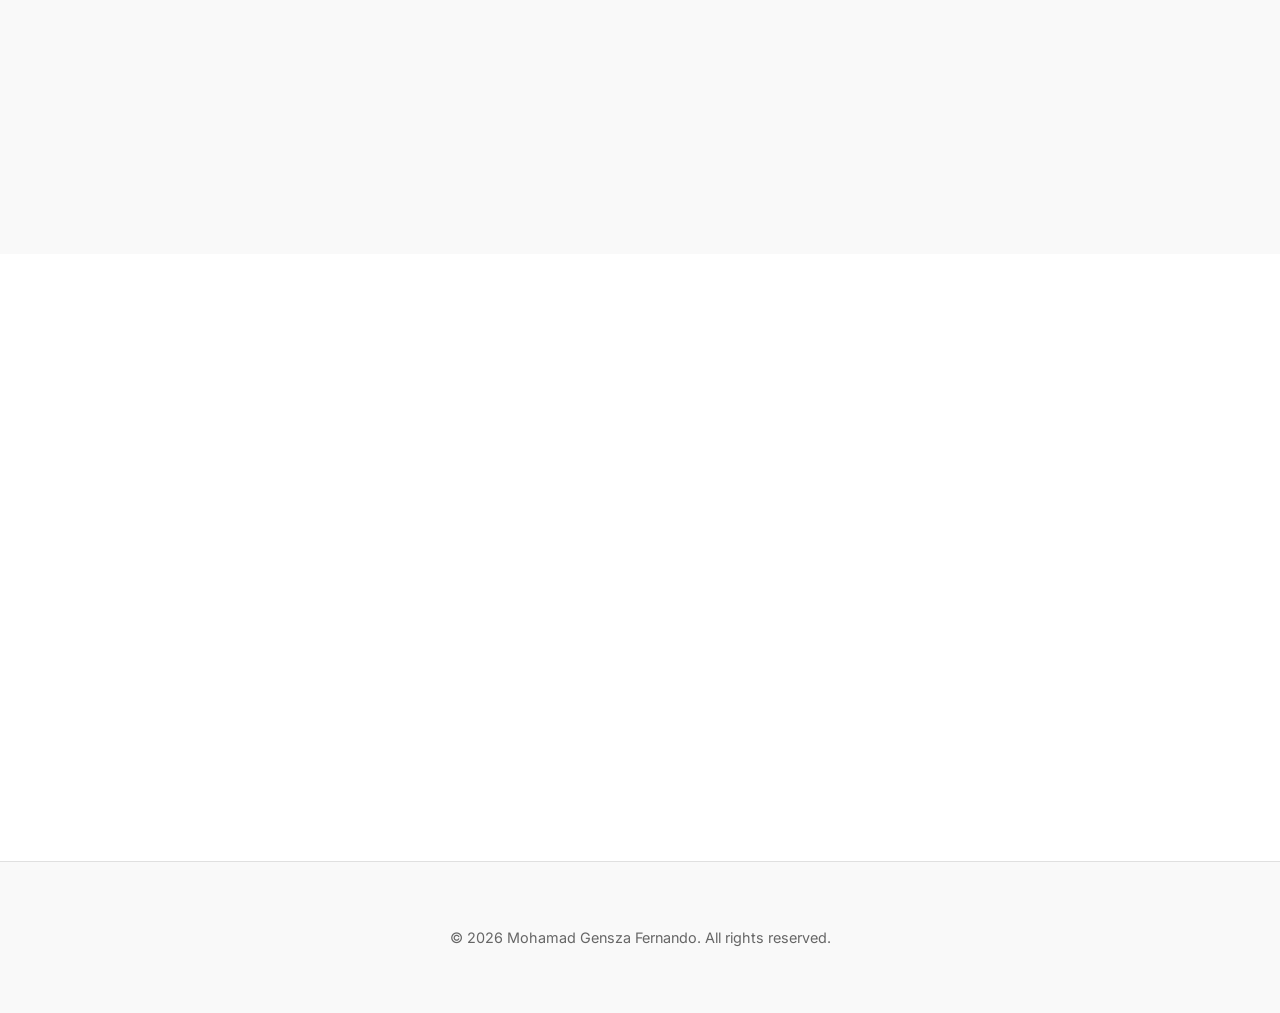
==== commit afe46902: "feat : index" ====
--- a/index.html
+++ b/index.html
@@ -1,5 +1,6 @@
 <!DOCTYPE html>
 <html lang="en">
+
 <head>
     <meta charset="UTF-8">
     <meta name="viewport" content="width=device-width, initial-scale=1.0">
@@ -12,6 +13,7 @@
     <link rel="stylesheet" href="https://cdnjs.cloudflare.com/ajax/libs/font-awesome/6.4.0/css/all.min.css">
     <link rel="stylesheet" href="style.css">
 </head>
+
 <body>
 
     <!-- Navigation -->
@@ -38,10 +40,13 @@
         <div class="container">
             <div class="hero-content fade-in">
                 <h1>Crafting Digital <br><span style="color: var(--accent-color);">Experiences</span> with Purpose.</h1>
-                <p>Full-stack Web Developer with 3+ years of experience in building scalable and efficient web applications.</p>
+                <p>Full-stack Web Developer with 5+ years of experience in building scalable and efficient web
+                    applications.</p>
                 <div class="hero-btns">
                     <a href="#projects" class="cta-button">View My Work</a>
-                    <a href="assets/img/CV-Gensza.pdf" target="_blank" style="margin-left: 1.5rem; font-weight: 600; color: var(--text-color);">Download CV <i class="fa-solid fa-arrow-down-long"></i></a>
+                    <a href="assets/img/CV-Gensza.pdf" target="_blank"
+                        style="margin-left: 1.5rem; font-weight: 600; color: var(--text-color);">Download CV <i
+                            class="fa-solid fa-arrow-down-long"></i></a>
                 </div>
             </div>
         </div>
@@ -57,13 +62,18 @@
                 </div>
                 <div class="about-text fade-in">
                     <h2>Hello, I'm Gensza</h2>
-                    <p>I am a Full Stack Web Developer with over 3 years of experience. I am passionate about developing web applications that streamline business processes and enhance user experience.</p>
-                    <p>My journey in software development has allowed me to work deep with a variety of technologies, ensuring robust and scalable solutions from back-end logic to front-end presentation.</p>
+                    <p>I am a Full Stack Web Developer with over 3 years of experience. I am passionate about developing
+                        web applications that streamline business processes and enhance user experience.</p>
+                    <p>My journey in software development has allowed me to work deep with a variety of technologies,
+                        ensuring robust and scalable solutions from back-end logic to front-end presentation.</p>
                     <div style="margin-top: 2rem;">
                         <ul class="contact-details">
-                            <li><i class="fa-solid fa-location-dot" style="color: var(--accent-color);"></i> South Tangerang, Indonesia</li>
-                            <li><i class="fa-solid fa-envelope" style="color: var(--accent-color);"></i> mohamadgenszavernando@gmail.com</li>
-                            <li><i class="fa-solid fa-phone" style="color: var(--accent-color);"></i> +62 857 7215 4850</li>
+                            <li><i class="fa-solid fa-location-dot" style="color: var(--accent-color);"></i> South
+                                Tangerang, Indonesia</li>
+                            <li><i class="fa-solid fa-envelope" style="color: var(--accent-color);"></i>
+                                mohamadgenszavernando@gmail.com</li>
+                            <li><i class="fa-solid fa-phone" style="color: var(--accent-color);"></i> +62 857 7215 4850
+                            </li>
                         </ul>
                     </div>
                 </div>
@@ -83,7 +93,8 @@
                     </div>
                     <div class="project-info">
                         <h3>Relocation Application</h3>
-                        <p>Internal tool for BRI Bank to manage telecommunications network procurement, relocation, and dismantling.</p>
+                        <p>Internal tool for BRI Bank to manage telecommunications network procurement, relocation, and
+                            dismantling.</p>
                     </div>
                 </div>
                 <!-- Project 2 -->
@@ -93,7 +104,8 @@
                     </div>
                     <div class="project-info">
                         <h3>Network Monitoring App</h3>
-                        <p>A comprehensive system to monitor BRI's internet network across ATMs, KC, and KK units nationwide.</p>
+                        <p>A comprehensive system to monitor BRI's internet network across ATMs, KC, and KK units
+                            nationwide.</p>
                     </div>
                 </div>
                 <!-- Project 3 -->
@@ -103,7 +115,8 @@
                     </div>
                     <div class="project-info">
                         <h3>IT Asset Application</h3>
-                        <p>Management system for tracking asset conditions, categories, locations, and maintenance records.</p>
+                        <p>Management system for tracking asset conditions, categories, locations, and maintenance
+                            records.</p>
                     </div>
                 </div>
                 <!-- Project 4 -->
@@ -113,7 +126,8 @@
                     </div>
                     <div class="project-info">
                         <h3>Contract & Sales Invoice</h3>
-                        <p>Streamlined application for creating and managing sales contracts (LTC, STC, Spot) and invoices.</p>
+                        <p>Streamlined application for creating and managing sales contracts (LTC, STC, Spot) and
+                            invoices.</p>
                     </div>
                 </div>
                 <!-- Project 5 -->
@@ -133,7 +147,8 @@
                     </div>
                     <div class="project-info">
                         <h3>Cash & Bank Application</h3>
-                        <p>Accounting tool for controlling expenses and income transactions to estimate daily balances.</p>
+                        <p>Accounting tool for controlling expenses and income transactions to estimate daily balances.
+                        </p>
                     </div>
                 </div>
             </div>
@@ -164,11 +179,14 @@
             <div class="contact-layout">
                 <div class="contact-info fade-in">
                     <h3>Let's talk about your next project</h3>
-                    <p style="color: var(--text-muted); margin-bottom: 2rem;">I'm currently available for freelance work and full-time opportunities. If you have a question or just want to say hi, feel free to reach out!</p>
+                    <p style="color: var(--text-muted); margin-bottom: 2rem;">I'm currently available for freelance work
+                        and full-time opportunities. If you have a question or just want to say hi, feel free to reach
+                        out!</p>
                     <div class="social-links" style="display: flex; gap: 1.5rem; font-size: 1.5rem;">
                         <a href="https://github.com/gensza" target="_blank"><i class="fa-brands fa-github"></i></a>
                         <a href="https://linkedin.com" target="_blank"><i class="fa-brands fa-linkedin"></i></a>
-                        <a href="https://instagram.com/genszanando" target="_blank"><i class="fa-brands fa-instagram"></i></a>
+                        <a href="https://instagram.com/genszanando" target="_blank"><i
+                                class="fa-brands fa-instagram"></i></a>
                         <a href="https://twitter.com/Genszaa" target="_blank"><i class="fa-brands fa-twitter"></i></a>
                     </div>
                 </div>
@@ -197,4 +215,5 @@
 
     <script src="script.js"></script>
 </body>
-</html>
+
+</html>
